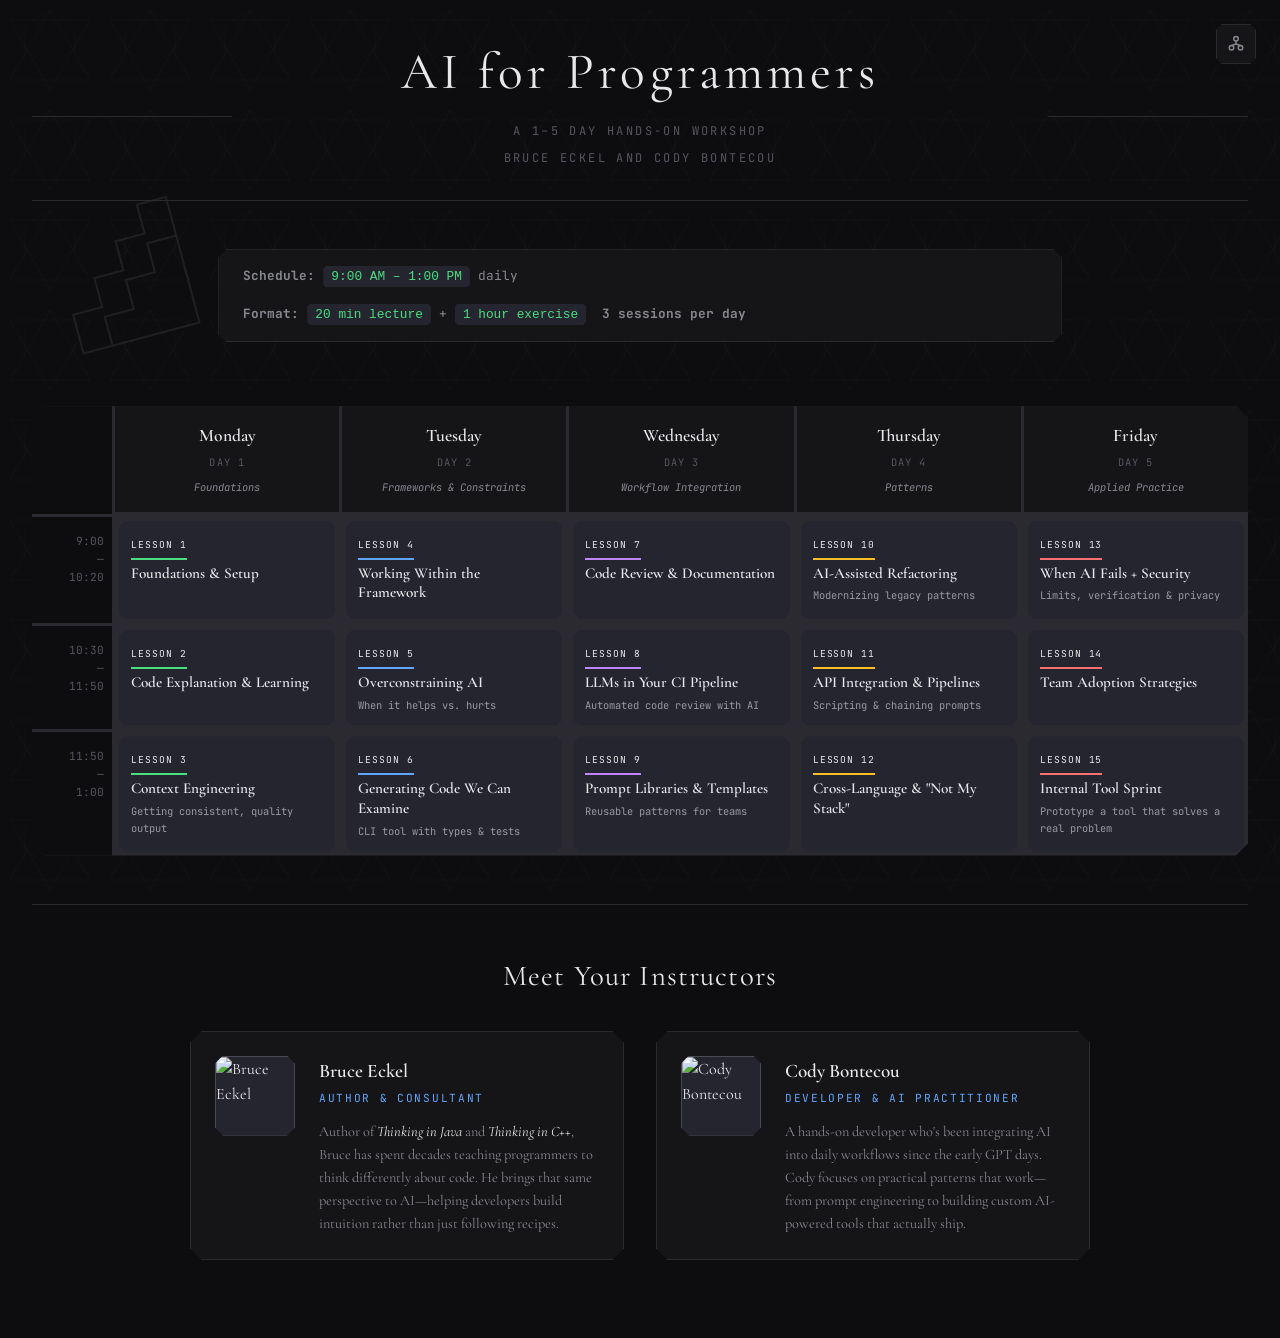
==== public/index.html @ 7f4d5add "Remove Lesson 1 duration text" ====
<!doctype html>
<html lang="en">
  <head>
    <meta charset="UTF-8" />
    <meta name="viewport" content="width=device-width, initial-scale=1.0" />
    <script>
      // Redirect mobile users to the skill tree view (better mobile experience)
      (function () {
        var isMobile =
          /Android|webOS|iPhone|iPad|iPod|BlackBerry|IEMobile|Opera Mini/i.test(
            navigator.userAgent,
          ) || window.innerWidth <= 768;
        if (isMobile && !sessionStorage.getItem("preferCourseView")) {
          window.location.replace("ai-adoption-skill-tree.html");
        }
      })();
    </script>
    <title>AI for Programmers: 5-Day Training Course</title>
    <link rel="icon" type="image/x-icon" href="/public/favicon.ico" />
    <link
      rel="icon"
      type="image/png"
      sizes="16x16"
      href="/public/favicon-16x16.png"
    />
    <link
      rel="icon"
      type="image/png"
      sizes="32x32"
      href="/public/favicon-32x32.png"
    />
    <link
      rel="apple-touch-icon"
      sizes="180x180"
      href="/public/apple-touch-icon.png"
    />
    <link rel="manifest" href="/public/site.webmanifest" />
    <link rel="preconnect" href="https://fonts.googleapis.com" />
    <link rel="preconnect" href="https://fonts.gstatic.com" crossorigin />
    <link
      href="https://fonts.googleapis.com/css2?family=Cormorant+Garamond:wght@400;600;700&family=JetBrains+Mono:wght@400;500&display=swap"
      rel="stylesheet"
    />
    <style>
      :root {
        --bg-deep: #0d0d0f;
        --bg-mid: #151518;
        --line-subtle: #2a2a30;
        --line-bright: #4a4a55;
        --node-locked: #1e1e24;
        --node-available: #252530;
        --node-complete: #1a2a20;

        --day1: #4ade80;
        --day2: #60a5fa;
        --day3: #c084fc;
        --day4: #fbbf24;
        --day5: #f87171;

        --text-primary: #e8e8ec;
        --text-secondary: #888890;
        --text-muted: #555560;
      }

      * {
        box-sizing: border-box;
        margin: 0;
        padding: 0;
      }

      body {
        font-family: "Cormorant Garamond", Georgia, serif;
        background: var(--bg-deep);
        color: var(--text-primary);
        min-height: 100vh;
        line-height: 1.6;
        padding: 2rem;
      }

      /* Escher-inspired tessellation background */
      .escher-bg {
        position: fixed;
        inset: 0;
        z-index: 0;
        opacity: 0.06;
        pointer-events: none;
      }

      .escher-bg svg {
        width: 100%;
        height: 100%;
      }

      /* Impossible staircase decoration */
      .impossible-stairs {
        position: fixed;
        width: 200px;
        height: 200px;
        opacity: 0.08;
        z-index: 0;
      }

      .stairs-left {
        left: 2%;
        top: 20%;
        transform: rotate(-15deg);
      }

      .stairs-right {
        right: 2%;
        bottom: 15%;
        transform: rotate(15deg) scaleX(-1);
      }

      /* Tessellation animation */
      @keyframes tessellate-drift {
        0%,
        100% {
          transform: translate(0, 0) rotate(0deg);
        }
        50% {
          transform: translate(10px, 10px) rotate(1deg);
        }
      }

      .escher-bg {
        animation: tessellate-drift 60s ease-in-out infinite;
      }

      /* Main content wrapper */
      .content-wrapper {
        position: relative;
        z-index: 1;
      }

      .header {
        text-align: center;
        margin-bottom: 3rem;
        padding-bottom: 2rem;
        border-bottom: 1px solid var(--line-subtle);
        position: relative;
      }

      .header::before,
      .header::after {
        content: "";
        position: absolute;
        top: 50%;
        width: 200px;
        height: 1px;
        background: var(--line-subtle);
      }

      .header::before {
        left: 0;
      }
      .header::after {
        right: 0;
      }

      h1 {
        font-size: 3.2rem;
        font-weight: 400;
        letter-spacing: 0.08em;
        margin-bottom: 0.5rem;
        color: var(--text-primary);
      }

      .subtitle {
        font-family: "JetBrains Mono", monospace;
        font-size: 0.75rem;
        letter-spacing: 0.2em;
        text-transform: uppercase;
        color: var(--text-muted);
      }

      .legend {
        display: flex;
        justify-content: center;
        gap: 2rem;
        margin-bottom: 2rem;
        flex-wrap: wrap;
      }

      .legend-item {
        display: flex;
        align-items: center;
        gap: 0.5rem;
        font-family: "JetBrains Mono", monospace;
        font-size: 0.75rem;
        color: var(--text-secondary);
      }

      .legend-color {
        width: 12px;
        height: 12px;
        clip-path: polygon(
          3px 0,
          calc(100% - 3px) 0,
          100% 3px,
          100% calc(100% - 3px),
          calc(100% - 3px) 100%,
          3px 100%,
          0 calc(100% - 3px),
          0 3px
        );
      }

      .calendar {
        display: grid;
        grid-template-columns: 80px repeat(5, 1fr);
        gap: 3px;
        background: var(--line-subtle);
        border-radius: 0;
        overflow: hidden;
        margin-bottom: 3rem;
        clip-path: polygon(
          12px 0,
          calc(100% - 12px) 0,
          100% 12px,
          100% calc(100% - 12px),
          calc(100% - 12px) 100%,
          12px 100%,
          0 calc(100% - 12px),
          0 12px
        );
      }

      .time-slot {
        background: var(--bg-deep);
        padding: 1rem 0.5rem;
        text-align: right;
        font-family: "JetBrains Mono", monospace;
        font-size: 0.7rem;
        color: var(--text-muted);
        font-variant-numeric: tabular-nums;
      }

      .day-header {
        background: var(--bg-mid);
        padding: 1rem;
        text-align: center;
        font-weight: 600;
        border-bottom: 2px solid var(--line-subtle);
        font-size: 1.1rem;
      }

      .day-header .date {
        font-family: "JetBrains Mono", monospace;
        font-size: 0.65rem;
        color: var(--text-muted);
        font-weight: 400;
        margin-top: 0.25rem;
        letter-spacing: 0.1em;
        text-transform: uppercase;
      }

      .day-header .theme {
        font-family: "JetBrains Mono", monospace;
        font-size: 0.65rem;
        color: var(--text-secondary);
        font-weight: 400;
        margin-top: 0.5rem;
        font-style: italic;
      }

      .session {
        padding: 0.75rem;
        margin: 4px;
        font-size: 0.85rem;
        background: var(--node-available);
        transition: all 0.3s ease;
        position: relative;
        clip-path: polygon(
          6px 0,
          calc(100% - 6px) 0,
          100% 6px,
          100% calc(100% - 6px),
          calc(100% - 6px) 100%,
          6px 100%,
          0 calc(100% - 6px),
          0 6px
        );
      }

      .session:hover {
        transform: translate(-2px, -2px);
      }

      .session .lesson-num {
        font-family: "JetBrains Mono", monospace;
        font-size: 0.6rem;
        text-transform: uppercase;
        letter-spacing: 0.1em;
        margin-bottom: 0.25rem;
        padding-bottom: 0.35rem;
        border-bottom: 2px solid var(--accent-color, var(--line-subtle));
        display: inline-block;
      }

      .session .title {
        font-weight: 600;
        margin-bottom: 0.25rem;
        line-height: 1.3;
        font-size: 0.95rem;
      }

      .session .duration {
        font-family: "JetBrains Mono", monospace;
        font-size: 0.65rem;
        opacity: 0.6;
      }

      /* Phase colors - using CSS custom property for the accent bar */
      .phase-1 {
        --accent-color: var(--day1);
      }
      .phase-2 {
        --accent-color: var(--day2);
      }
      .phase-3 {
        --accent-color: var(--day3);
      }
      .phase-4 {
        --accent-color: var(--day4);
      }
      .phase-5 {
        --accent-color: var(--day5);
      }

      .corner {
        background: var(--bg-deep);
      }

      /* Lesson Details */
      .lessons-detail {
        max-width: 1200px;
        margin: 0 auto;
      }

      .phase-section {
        margin-bottom: 3rem;
      }

      .phase-title {
        font-size: 1.5rem;
        font-weight: 400;
        margin-bottom: 1.5rem;
        padding-bottom: 0.5rem;
        border-bottom: 1px solid var(--line-subtle);
        display: flex;
        align-items: center;
        gap: 1rem;
        letter-spacing: 0.02em;
      }

      .phase-badge {
        font-family: "JetBrains Mono", monospace;
        font-size: 0.65rem;
        padding: 0.25rem 0.75rem;
        font-weight: 500;
        text-transform: uppercase;
        letter-spacing: 0.15em;
        clip-path: polygon(
          4px 0,
          calc(100% - 4px) 0,
          100% 4px,
          100% calc(100% - 4px),
          calc(100% - 4px) 100%,
          4px 100%,
          0 calc(100% - 4px),
          0 4px
        );
      }

      .phase-badge.p1 {
        background: var(--day1);
        color: #0d0d0f;
      }
      .phase-badge.p2 {
        background: var(--day2);
        color: #0d0d0f;
      }
      .phase-badge.p3 {
        background: var(--day3);
        color: #0d0d0f;
      }
      .phase-badge.p4 {
        background: var(--day4);
        color: #0d0d0f;
      }
      .phase-badge.p5 {
        background: var(--day5);
        color: #0d0d0f;
      }

      .lesson-card {
        background: var(--bg-mid);
        padding: 1.5rem;
        margin-bottom: 1rem;
        border: 1px solid var(--line-subtle);
        position: relative;
        clip-path: polygon(
          12px 0,
          calc(100% - 12px) 0,
          100% 12px,
          100% calc(100% - 12px),
          calc(100% - 12px) 100%,
          12px 100%,
          0 calc(100% - 12px),
          0 12px
        );
      }

      .lesson-header {
        display: flex;
        justify-content: space-between;
        align-items: flex-start;
        margin-bottom: 1rem;
      }

      .lesson-title {
        font-size: 1.2rem;
        font-weight: 600;
        letter-spacing: 0.02em;
      }

      .lesson-meta {
        font-family: "JetBrains Mono", monospace;
        font-size: 0.7rem;
        color: var(--text-muted);
        text-align: right;
        letter-spacing: 0.05em;
      }

      .lesson-content {
        display: grid;
        grid-template-columns: 1fr 2fr;
        gap: 2rem;
      }

      .lecture-section,
      .exercise-section {
        padding: 1rem;
        background: var(--bg-deep);
        clip-path: polygon(
          8px 0,
          calc(100% - 8px) 0,
          100% 8px,
          100% calc(100% - 8px),
          calc(100% - 8px) 100%,
          8px 100%,
          0 calc(100% - 8px),
          0 8px
        );
      }

      .section-label {
        font-family: "JetBrains Mono", monospace;
        font-size: 0.65rem;
        text-transform: uppercase;
        letter-spacing: 0.15em;
        color: var(--text-muted);
        margin-bottom: 0.75rem;
        display: flex;
        align-items: center;
        gap: 0.5rem;
      }

      .section-label .time {
        background: var(--node-available);
        padding: 0.15rem 0.5rem;
        clip-path: polygon(
          3px 0,
          calc(100% - 3px) 0,
          100% 3px,
          100% calc(100% - 3px),
          calc(100% - 3px) 100%,
          3px 100%,
          0 calc(100% - 3px),
          0 3px
        );
        font-variant-numeric: tabular-nums;
      }

      ul {
        list-style: none;
        padding-left: 0;
      }

      li {
        padding: 0.35rem 0;
        padding-left: 1.25rem;
        position: relative;
        font-size: 0.9rem;
        color: var(--text-secondary);
      }

      li::before {
        content: "↳";
        position: absolute;
        left: 0;
        color: var(--text-muted);
        font-family: "JetBrains Mono", monospace;
      }

      .prompt-box {
        background: var(--node-available);
        border: 1px solid var(--line-subtle);
        padding: 1rem;
        margin-top: 0.75rem;
        font-family: "JetBrains Mono", monospace;
        font-size: 0.8rem;
        color: var(--text-secondary);
        clip-path: polygon(
          8px 0,
          calc(100% - 8px) 0,
          100% 8px,
          100% calc(100% - 8px),
          calc(100% - 8px) 100%,
          8px 100%,
          0 calc(100% - 8px),
          0 8px
        );
      }

      .prompt-label {
        font-size: 0.65rem;
        text-transform: uppercase;
        letter-spacing: 0.1em;
        color: var(--day1);
        margin-bottom: 0.5rem;
      }

      .outcome {
        margin-top: 1rem;
        padding: 0.75rem;
        border-left: 2px solid var(--day1);
        background: rgba(74, 222, 128, 0.05);
        font-size: 0.85rem;
        color: var(--text-secondary);
      }

      .outcome strong {
        color: var(--day1);
      }

      @media (max-width: 1200px) {
        .lesson-content {
          grid-template-columns: 1fr;
        }

        .header::before,
        .header::after {
          width: 60px;
        }

        h1 {
          font-size: 2rem;
        }
      }

      @media (max-width: 768px) {
        .impossible-stairs {
          display: none;
        }

        body {
          padding: 1rem;
        }

        h1 {
          font-size: 1.5rem;
          letter-spacing: 0.04em;
        }

        .header::before,
        .header::after {
          display: none;
        }

        .legend {
          flex-direction: column;
          gap: 0.75rem;
          align-items: flex-start;
        }

        .schedule-note {
          flex-direction: column;
          gap: 0.5rem;
          text-align: left;
          padding: 1rem;
        }

        /* Mobile calendar: stacked card layout */
        .calendar {
          display: flex;
          flex-direction: column;
          gap: 1.5rem;
          background: transparent;
          clip-path: none;
        }

        /* Hide corner cell and time slots on mobile */
        .calendar > .corner,
        .calendar > .time-slot {
          display: none;
        }

        /* Day headers become section dividers */
        .calendar > .day-header {
          background: var(--bg-mid);
          padding: 1rem;
          margin-top: 1rem;
          border-radius: 0;
          clip-path: polygon(
            8px 0,
            calc(100% - 8px) 0,
            100% 8px,
            100% calc(100% - 8px),
            calc(100% - 8px) 100%,
            8px 100%,
            0 calc(100% - 8px),
            0 8px
          );
          text-align: left;
          border-bottom: none;
        }

        .calendar > .day-header:first-of-type {
          margin-top: 0;
        }

        .calendar > .day-header .date,
        .calendar > .day-header .theme {
          display: inline;
          margin: 0;
        }

        .calendar > .day-header .date::after {
          content: " · ";
        }

        /* Sessions stack vertically */
        .calendar > .session {
          margin: 0.5rem 0;
          padding: 1rem;
        }

        /* Reorder grid items to group by day */
        /* Day headers: 2nd, 3rd, 4th, 5th, 6th children */
        .calendar > :nth-child(2) {
          order: 1;
        } /* Day 1 header */
        .calendar > :nth-child(8) {
          order: 2;
        } /* Day 1 session 1 */
        .calendar > :nth-child(14) {
          order: 3;
        } /* Day 1 session 2 */
        .calendar > :nth-child(20) {
          order: 4;
        } /* Day 1 session 3 */

        .calendar > :nth-child(3) {
          order: 5;
        } /* Day 2 header */
        .calendar > :nth-child(9) {
          order: 6;
        } /* Day 2 session 1 */
        .calendar > :nth-child(15) {
          order: 7;
        } /* Day 2 session 2 */
        .calendar > :nth-child(21) {
          order: 8;
        } /* Day 2 session 3 */

        .calendar > :nth-child(4) {
          order: 9;
        } /* Day 3 header */
        .calendar > :nth-child(10) {
          order: 10;
        } /* Day 3 session 1 */
        .calendar > :nth-child(16) {
          order: 11;
        } /* Day 3 session 2 */
        .calendar > :nth-child(22) {
          order: 12;
        } /* Day 3 session 3 */

        .calendar > :nth-child(5) {
          order: 13;
        } /* Day 4 header */
        .calendar > :nth-child(11) {
          order: 14;
        } /* Day 4 session 1 */
        .calendar > :nth-child(17) {
          order: 15;
        } /* Day 4 session 2 */
        .calendar > :nth-child(23) {
          order: 16;
        } /* Day 4 session 3 */

        .calendar > :nth-child(6) {
          order: 17;
        } /* Day 5 header */
        .calendar > :nth-child(12) {
          order: 18;
        } /* Day 5 session 1 */
        .calendar > :nth-child(18) {
          order: 19;
        } /* Day 5 session 2 */
        .calendar > :nth-child(24) {
          order: 20;
        } /* Day 5 session 3 */

        .session .title {
          font-size: 1rem;
        }

        .session .duration {
          font-size: 0.75rem;
          margin-top: 0.25rem;
        }

        /* Lesson cards */
        .lesson-card {
          padding: 1rem;
        }

        .lesson-header {
          flex-direction: column;
          gap: 0.5rem;
        }

        .lesson-meta {
          text-align: left;
        }

        .lesson-title {
          font-size: 1.1rem;
        }

        .phase-title {
          flex-direction: column;
          align-items: flex-start;
          gap: 0.5rem;
          font-size: 1.2rem;
        }

        /* Footer */
        .footer-stats {
          gap: 2rem;
        }

        .stat-value {
          font-size: 2rem;
        }
      }

      /* View Toggle */
      .view-toggle {
        position: fixed;
        top: 1.5rem;
        right: 1.5rem;
        z-index: 1000;
        width: 40px;
        height: 40px;
        display: flex;
        align-items: center;
        justify-content: center;
        background: var(--bg-mid);
        border: 1px solid var(--line-subtle);
        cursor: pointer;
        transition: all 0.3s ease;
        text-decoration: none;
        color: var(--text-secondary);
        clip-path: polygon(
          6px 0,
          calc(100% - 6px) 0,
          100% 6px,
          100% calc(100% - 6px),
          calc(100% - 6px) 100%,
          6px 100%,
          0 calc(100% - 6px),
          0 6px
        );
      }

      .view-toggle:hover {
        background: var(--node-available);
        border-color: var(--line-bright);
        color: var(--text-primary);
      }

      .view-toggle svg {
        width: 18px;
        height: 18px;
      }

      .schedule-note {
        text-align: left;
        color: var(--text-secondary);
        font-family: "JetBrains Mono", monospace;
        font-size: 0.8rem;
        margin-bottom: 2rem;
        padding: 1rem 1.5rem;
        background: var(--bg-mid);
        border: 1px solid var(--line-subtle);
        display: inline-flex;
        gap: 1rem;
        flex-wrap: wrap;
        justify-content: flex-start;
        clip-path: polygon(
          8px 0,
          calc(100% - 8px) 0,
          100% 8px,
          100% calc(100% - 8px),
          calc(100% - 8px) 100%,
          8px 100%,
          0 calc(100% - 8px),
          0 8px
        );
      }

      .schedule-note-wrapper {
        text-align: center;
        margin-bottom: 2rem;
      }

      .schedule-note .full-row {
        flex-basis: 100%;
      }

      .schedule-note code {
        background: var(--node-available);
        padding: 0.2rem 0.5rem;
        color: var(--day1);
        clip-path: polygon(
          3px 0,
          calc(100% - 3px) 0,
          100% 3px,
          100% calc(100% - 3px),
          calc(100% - 3px) 100%,
          3px 100%,
          0 calc(100% - 3px),
          0 3px
        );
      }

      /* Footer */
      .footer {
        text-align: center;
        padding: 3rem 0;
        margin-top: 2rem;
        border-top: 1px solid var(--line-subtle);
      }

      .footer-stats {
        display: flex;
        justify-content: center;
        gap: 5rem;
        margin-bottom: 1.5rem;
      }

      .stat {
        text-align: center;
      }

      .stat-value {
        font-size: 2.5rem;
        font-weight: 600;
        color: var(--text-primary);
      }

      .stat-label {
        font-family: "JetBrains Mono", monospace;
        font-size: 0.75rem;
        letter-spacing: 0.15em;
        text-transform: uppercase;
        color: var(--text-muted);
      }

      .footer-note {
        font-family: "JetBrains Mono", monospace;
        font-size: 0.85rem;
        color: var(--text-muted);
      }

      /* Team Section */
      .team-section {
        max-width: 900px;
        margin: 0 auto;
      }

      .team-title {
        font-size: 1.8rem;
        font-weight: 400;
        letter-spacing: 0.04em;
        margin-bottom: 2rem;
        color: var(--text-primary);
      }

      .team-grid {
        display: grid;
        grid-template-columns: repeat(2, 1fr);
        gap: 2rem;
      }

      .team-card {
        display: flex;
        gap: 1.5rem;
        padding: 1.5rem;
        background: var(--bg-mid);
        border: 1px solid var(--line-subtle);
        text-align: left;
        clip-path: polygon(
          12px 0,
          calc(100% - 12px) 0,
          100% 12px,
          100% calc(100% - 12px),
          calc(100% - 12px) 100%,
          12px 100%,
          0 calc(100% - 12px),
          0 12px
        );
      }

      .team-avatar {
        width: 80px;
        height: 80px;
        flex-shrink: 0;
        object-fit: cover;
        background: var(--node-available);
        border: 1px solid var(--line-bright);
        clip-path: polygon(
          8px 0,
          calc(100% - 8px) 0,
          100% 8px,
          100% calc(100% - 8px),
          calc(100% - 8px) 100%,
          8px 100%,
          0 calc(100% - 8px),
          0 8px
        );
      }

      .team-info {
        flex: 1;
      }

      .team-name {
        font-size: 1.2rem;
        font-weight: 600;
        margin-bottom: 0.25rem;
        color: var(--text-primary);
      }

      .team-role {
        font-family: "JetBrains Mono", monospace;
        font-size: 0.7rem;
        text-transform: uppercase;
        letter-spacing: 0.15em;
        color: var(--day2);
        margin-bottom: 0.75rem;
      }

      .team-bio {
        font-size: 0.9rem;
        line-height: 1.6;
        color: var(--text-secondary);
      }

      .team-bio em {
        color: var(--text-primary);
        font-style: italic;
      }

      @media (max-width: 768px) {
        .team-grid {
          grid-template-columns: 1fr;
          gap: 1.5rem;
        }

        .team-card {
          flex-direction: column;
          align-items: center;
          text-align: center;
        }

        .team-title {
          font-size: 1.4rem;
        }
      }
    </style>
  </head>
  <body>
    <!-- Escher tessellation background -->
    <div class="escher-bg">
      <svg width="100%" height="100%" xmlns="http://www.w3.org/2000/svg">
        <defs>
          <pattern
            id="escher-pattern"
            x="0"
            y="0"
            width="100"
            height="100"
            patternUnits="userSpaceOnUse"
          >
            <!-- Interlocking impossible triangles -->
            <path
              d="M50 10 L90 80 L10 80 Z"
              fill="none"
              stroke="currentColor"
              stroke-width="0.5"
            />
            <path
              d="M50 90 L10 20 L90 20 Z"
              fill="none"
              stroke="currentColor"
              stroke-width="0.5"
            />
            <!-- Hexagonal tessellation hints -->
            <path
              d="M25 25 L50 10 L75 25 L75 50 L50 65 L25 50 Z"
              fill="none"
              stroke="currentColor"
              stroke-width="0.3"
            />
            <path
              d="M0 50 L25 35 L25 65 L0 80"
              fill="none"
              stroke="currentColor"
              stroke-width="0.3"
            />
            <path
              d="M100 50 L75 35 L75 65 L100 80"
              fill="none"
              stroke="currentColor"
              stroke-width="0.3"
            />
          </pattern>
        </defs>
        <rect width="100%" height="100%" fill="url(#escher-pattern)" />
      </svg>
    </div>

    <!-- Impossible stairs decorations -->
    <div class="impossible-stairs stairs-left">
      <svg
        viewBox="0 0 100 100"
        fill="none"
        stroke="currentColor"
        stroke-width="1"
      >
        <path
          d="M20 80 L20 60 L35 60 L35 45 L50 45 L50 30 L65 30 L65 15 L80 15 L80 35 L65 35 L65 50 L50 50 L50 65 L35 65 L35 80 Z"
        />
        <path d="M20 80 L80 80 L80 35" />
        <path d="M35 80 L35 65 L50 65 L50 50 L65 50 L65 35 L80 35" />
      </svg>
    </div>

    <div class="impossible-stairs stairs-right">
      <svg
        viewBox="0 0 100 100"
        fill="none"
        stroke="currentColor"
        stroke-width="1"
      >
        <path
          d="M20 80 L20 60 L35 60 L35 45 L50 45 L50 30 L65 30 L65 15 L80 15 L80 35 L65 35 L65 50 L50 50 L50 65 L35 65 L35 80 Z"
        />
        <path d="M20 80 L80 80 L80 35" />
        <path d="M35 80 L35 65 L50 65 L50 50 L65 50 L65 35 L80 35" />
      </svg>
    </div>

    <!-- View Toggle Button -->
    <a
      href="ai-adoption-skill-tree.html"
      class="view-toggle"
      id="viewToggle"
      title="Skill Tree View"
    >
      <svg
        viewBox="0 0 24 24"
        fill="none"
        stroke="currentColor"
        stroke-width="2"
      >
        <circle cx="12" cy="5" r="3" />
        <line x1="12" y1="8" x2="12" y2="12" />
        <circle cx="6" cy="17" r="3" />
        <circle cx="18" cy="17" r="3" />
        <line x1="12" y1="12" x2="6" y2="14" />
        <line x1="12" y1="12" x2="18" y2="14" />
      </svg>
    </a>

    <div class="content-wrapper">
      <div class="header">
        <h1>AI for Programmers</h1>
        <p class="subtitle">A 1–5 Day Hands-On Workshop</p>
        <p class="subtitle" style="margin-top: 0.5rem">
          Bruce Eckel and Cody Bontecou
        </p>
      </div>

      <div class="schedule-note-wrapper">
        <div class="schedule-note">
          <span class="full-row"
            ><strong>Schedule:</strong>
            <code>9:00 AM – 1:00 PM</code> daily</span
          >
          <span
            ><strong>Format:</strong> <code>20 min lecture</code> +
            <code>1 hour exercise</code></span
          >
          <span><strong>3 sessions per day</strong></span>
        </div>
      </div>

      <!-- CALENDAR VIEW -->
      <div class="calendar">
        <!-- Header Row -->
        <div class="corner"></div>
        <div class="day-header">
          Monday
          <div class="date">Day 1</div>
          <div class="theme">Foundations</div>
        </div>
        <div class="day-header">
          Tuesday
          <div class="date">Day 2</div>
          <div class="theme">Frameworks & Constraints</div>
        </div>
        <div class="day-header">
          Wednesday
          <div class="date">Day 3</div>
          <div class="theme">Workflow Integration</div>
        </div>
        <div class="day-header">
          Thursday
          <div class="date">Day 4</div>
          <div class="theme">Patterns</div>
        </div>
        <div class="day-header">
          Friday
          <div class="date">Day 5</div>
          <div class="theme">Applied Practice</div>
        </div>

        <!-- 9:00 - 10:20 -->
        <div class="time-slot">9:00<br />—<br />10:20</div>
        <div class="session phase-1">
          <div class="lesson-num">Lesson 1</div>
          <div class="title">Foundations & Setup</div>
          <div class="duration"></div>
        </div>
        <div class="session phase-2">
          <div class="lesson-num">Lesson 4</div>
          <div class="title">Working Within the Framework</div>
          <div class="duration"></div>
        </div>
        <div class="session phase-3">
          <div class="lesson-num">Lesson 7</div>
          <div class="title">Code Review & Documentation</div>
          <div class="duration"></div>
        </div>
        <div class="session phase-4">
          <div class="lesson-num">Lesson 10</div>
          <div class="title">AI-Assisted Refactoring</div>
          <div class="duration">Modernizing legacy patterns</div>
        </div>
        <div class="session phase-5">
          <div class="lesson-num">Lesson 13</div>
          <div class="title">When AI Fails + Security</div>
          <div class="duration">Limits, verification & privacy</div>
        </div>

        <!-- 10:30 - 11:50 -->
        <div class="time-slot">10:30<br />—<br />11:50</div>
        <div class="session phase-1">
          <div class="lesson-num">Lesson 2</div>
          <div class="title">Code Explanation & Learning</div>
          <div class="duration"></div>
        </div>
        <div class="session phase-2">
          <div class="lesson-num">Lesson 5</div>
          <div class="title">Overconstraining AI</div>
          <div class="duration">When it helps vs. hurts</div>
        </div>
        <div class="session phase-3">
          <div class="lesson-num">Lesson 8</div>
          <div class="title">LLMs in Your CI Pipeline</div>
          <div class="duration">Automated code review with AI</div>
        </div>
        <div class="session phase-4">
          <div class="lesson-num">Lesson 11</div>
          <div class="title">API Integration & Pipelines</div>
          <div class="duration">Scripting & chaining prompts</div>
        </div>
        <div class="session phase-5">
          <div class="lesson-num">Lesson 14</div>
          <div class="title">Team Adoption Strategies</div>
          <div class="duration"></div>
        </div>

        <!-- 12:00 - 1:00 (condensed session) -->
        <div class="time-slot">11:50<br />—<br />1:00</div>
        <div class="session phase-1">
          <div class="lesson-num">Lesson 3</div>
          <div class="title">Context Engineering</div>
          <div class="duration">Getting consistent, quality output</div>
        </div>
        <div class="session phase-2">
          <div class="lesson-num">Lesson 6</div>
          <div class="title">Generating Code We Can Examine</div>
          <div class="duration">CLI tool with types & tests</div>
        </div>
        <div class="session phase-3">
          <div class="lesson-num">Lesson 9</div>
          <div class="title">Prompt Libraries & Templates</div>
          <div class="duration">Reusable patterns for teams</div>
        </div>
        <div class="session phase-4">
          <div class="lesson-num">Lesson 12</div>
          <div class="title">Cross-Language & "Not My Stack"</div>
          <div class="duration"></div>
        </div>
        <div class="session phase-5">
          <div class="lesson-num">Lesson 15</div>
          <div class="title">Internal Tool Sprint</div>
          <div class="duration">
            Prototype a tool that solves a real problem
          </div>
        </div>
      </div>

      <!-- DETAILED LESSON BREAKDOWN -->
      <div class="lessons-detail" style="display: none">
        <!-- DAY 1 -->
        <div class="phase-section">
          <h2 class="phase-title">
            <span class="phase-badge p1">Day 1</span>
            Foundations — Building Trust Through Immediate Value
          </h2>

          <div class="lesson-card">
            <div class="lesson-header">
              <div>
                <div class="lesson-title">Lesson 1: Foundations & Setup</div>
              </div>
              <div class="lesson-meta">Day 1 • 9:00 AM<br />1hr 20min</div>
            </div>
            <div class="lesson-content">
              <div class="lecture-section">
                <div class="section-label">
                  <span class="time">20 min</span> Lecture
                </div>
                <ul>
                  <li>
                    Why regex, git, and error messages are perfect entry points
                  </li>
                  <li>The psychology of "low stakes" AI interactions</li>
                  <li>
                    Tool landscape: ChatGPT vs Claude vs Copilot vs local models
                  </li>
                  <li>
                    Understanding output variance — AI is probabilistic, not
                    deterministic
                  </li>
                  <li>
                    Live demo: Same prompt, different outputs across tools
                  </li>
                </ul>
              </div>
              <div class="exercise-section">
                <div class="section-label">
                  <span class="time">60 min</span> Exercise (includes breaks)
                </div>
                <ul>
                  <li>
                    <strong>Setup:</strong> Everyone creates accounts on 2+ AI
                    tools
                  </li>
                  <li>
                    <strong>Task 1:</strong> Generate 5 regex patterns you've
                    struggled with before
                  </li>
                  <li>
                    <strong>Task 2:</strong> Use AI to explain a cryptic git
                    reflog situation
                  </li>
                  <li>
                    <strong>Task 3:</strong> Feed it your worst error message
                    from the past month
                  </li>
                  <li>
                    <strong>Task 4:</strong> Run same prompt on different tools
                    — compare results
                  </li>
                  <li>
                    <strong>Discussion:</strong> Share your best output with the
                    group
                  </li>
                </ul>
                <div class="prompt-box">
                  <div class="prompt-label">Starter Prompt</div>
                  "Write a regex that matches [your specific case]. Explain each
                  part of the pattern and give me 5 test cases that should match
                  and 5 that shouldn't."
                </div>
                <div class="outcome">
                  <strong>Outcome:</strong> 4+ concrete wins to use tomorrow +
                  understanding of tool differences
                </div>
              </div>
            </div>
          </div>

          <div class="lesson-card">
            <div class="lesson-header">
              <div>
                <div class="lesson-title">
                  Lesson 2: Code Explanation & Learning
                </div>
              </div>
              <div class="lesson-meta">Day 1 • 10:30 AM<br />1hr 20min</div>
            </div>
            <div class="lesson-content">
              <div class="lecture-section">
                <div class="section-label">
                  <span class="time">20 min</span> Lecture
                </div>
                <ul>
                  <li>
                    The safest AI use case: asking questions costs nothing
                  </li>
                  <li>"What does this do?" — the zero-risk starting point</li>
                  <li>
                    Reading unfamiliar languages, frameworks, and patterns
                  </li>
                  <li>Demo: Explaining a gnarly piece of code in 60 seconds</li>
                </ul>
              </div>
              <div class="exercise-section">
                <div class="section-label">
                  <span class="time">60 min</span> Exercise (includes breaks)
                </div>
                <ul>
                  <li>
                    <strong>Task 1:</strong> Find code you've never understood —
                    get it explained
                  </li>
                  <li>
                    <strong>Task 2:</strong> Paste code in a language you don't
                    know — learn what it does
                  </li>
                  <li>
                    <strong>Task 3:</strong> Ask "why was it written this way?"
                    on a confusing pattern
                  </li>
                  <li>
                    <strong>Task 4:</strong> Get a line-by-line breakdown of a
                    complex function
                  </li>
                </ul>
                <div class="prompt-box">
                  <div class="prompt-label">Starter Prompt</div>
                  "Explain this code like I'm a developer who's never seen this
                  language/framework before. What does it do, and why might
                  someone write it this way?"
                </div>
                <div class="outcome">
                  <strong>Outcome:</strong> Confidence to explore any codebase
                  without fear
                </div>
              </div>
            </div>
          </div>

          <div class="lesson-card">
            <div class="lesson-header">
              <div>
                <div class="lesson-title">Lesson 3: Context Engineering</div>
              </div>
              <div class="lesson-meta">Day 1 • 11:50 AM<br />1hr 10min</div>
            </div>
            <div class="lesson-content">
              <div class="lecture-section">
                <div class="section-label">
                  <span class="time">20 min</span> Lecture
                </div>
                <ul>
                  <li>Why prompt quality determines output quality</li>
                  <li>Core patterns: role, context, task, format, examples</li>
                  <li>Iteration strategies: refining prompts systematically</li>
                  <li>The "prompt library" concept</li>
                </ul>
              </div>
              <div class="exercise-section">
                <div class="section-label">
                  <span class="time">50 min</span> Exercise (includes breaks)
                </div>
                <ul>
                  <li>
                    <strong>Task 1:</strong> Transform a vague prompt into a
                    precise one
                  </li>
                  <li>
                    <strong>Task 2:</strong> Use few-shot examples to control
                    output format
                  </li>
                  <li>
                    <strong>Task 3:</strong> Create a reusable prompt template
                  </li>
                  <li>
                    <strong>Group work:</strong> Build a shared prompt library
                    for common tasks
                  </li>
                </ul>
                <div class="prompt-box">
                  <div class="prompt-label">Template Pattern</div>
                  "You are a [role]. Given [context], your task is to [specific
                  action]. Output should be [format]. Here's an example:
                  [example]."
                </div>
                <div class="outcome">
                  <strong>Outcome:</strong> Personal prompt library with 10+
                  reusable templates
                </div>
              </div>
            </div>
          </div>
        </div>

        <!-- DAY 2 -->
        <div class="phase-section">
          <h2 class="phase-title">
            <span class="phase-badge p2">Day 2</span>
            Frameworks & Constraints — When Structure Helps (and Hurts)
          </h2>

          <div class="lesson-card">
            <div class="lesson-header">
              <div>
                <div class="lesson-title">
                  Lesson 4: Working Within the Framework
                </div>
              </div>
              <div class="lesson-meta">Day 2 • 9:00 AM<br />1hr 20min</div>
            </div>
            <div class="lesson-content">
              <div class="lecture-section">
                <div class="section-label">
                  <span class="time">20 min</span> Lecture
                </div>
                <ul>
                  <li>Why frameworks are AI's comfort zone</li>
                  <li>
                    Game engines (Godot, Unity, Unreal) as structured
                    environments
                  </li>
                  <li>
                    How AI leverages patterns, conventions, and documentation
                  </li>
                  <li>Demo: Building a game mechanic in Godot with AI</li>
                </ul>
              </div>
              <div class="exercise-section">
                <div class="section-label">
                  <span class="time">60 min</span> Exercise (includes breaks)
                </div>
                <ul>
                  <li>
                    <strong>Task 1:</strong> Generate a player controller script
                    in Godot/Unity
                  </li>
                  <li>
                    <strong>Task 2:</strong> Ask AI to implement a game mechanic
                    (inventory, combat, etc.)
                  </li>
                  <li>
                    <strong>Task 3:</strong> Debug framework-specific errors
                    with AI assistance
                  </li>
                  <li>
                    <strong>Task 4:</strong> Compare output quality when you
                    specify the framework vs. generic request
                  </li>
                </ul>
                <div class="prompt-box">
                  <div class="prompt-label">Framework-Aware Prompt</div>
                  "In Godot 4 using GDScript, create a 2D player controller
                  with: WASD movement, jump with coyote time, and animation
                  state machine. Use CharacterBody2D."
                </div>
                <div class="outcome">
                  <strong>Outcome:</strong> Understanding that framework context
                  dramatically improves AI output
                </div>
              </div>
            </div>
          </div>

          <div class="lesson-card">
            <div class="lesson-header">
              <div>
                <div class="lesson-title">
                  Lesson 5: Overconstraining AI — Overconstraining AI
                </div>
              </div>
              <div class="lesson-meta">Day 2 • 10:30 AM<br />1hr 20min</div>
            </div>
            <div class="lesson-content">
              <div class="lecture-section">
                <div class="section-label">
                  <span class="time">20 min</span> Lecture
                </div>
                <ul>
                  <li>
                    The constraint spectrum: too little vs. too much guidance
                  </li>
                  <li>Case study: React/Vue website vs. vanilla HTML/CSS/JS</li>
                  <li>
                    When frameworks help AI (patterns, conventions, examples)
                  </li>
                  <li>
                    When frameworks hurt AI (outdated training, niche APIs,
                    version conflicts)
                  </li>
                </ul>
              </div>
              <div class="exercise-section">
                <div class="section-label">
                  <span class="time">60 min</span> Exercise (includes breaks)
                </div>
                <ul>
                  <li>
                    <strong>Task 1:</strong> Build the same component in React
                    AND vanilla JS — compare results
                  </li>
                  <li>
                    <strong>Task 2:</strong> Intentionally overconstrain:
                    specify framework + version + obscure library
                  </li>
                  <li>
                    <strong>Task 3:</strong> Intentionally underconstrain:
                    "build me a website" with no guidance
                  </li>
                  <li>
                    <strong>Discussion:</strong> When did constraints help? When
                    did they create problems?
                  </li>
                </ul>
                <div class="prompt-box">
                  <div class="prompt-label">Experiment Prompts</div>
                  <strong>Overconstrained:</strong> "Using React 18.3 with
                  Zustand 4.5, React Query 5, and Radix UI, build a..."<br /><br />
                  <strong>Underconstrained:</strong> "Build me a todo app"<br /><br />
                  <strong>Balanced:</strong> "Build a todo app in React with
                  state management. I'm flexible on libraries."
                </div>
                <div class="outcome">
                  <strong>Outcome:</strong> Intuition for when to specify
                  frameworks vs. let AI choose
                </div>
              </div>
            </div>
          </div>

          <div class="lesson-card">
            <div class="lesson-header">
              <div>
                <div class="lesson-title">
                  Lesson 6: Generating Code We Can Examine
                </div>
              </div>
              <div class="lesson-meta">Day 2 • 11:50 AM<br />1hr 10min</div>
            </div>
            <div class="lesson-content">
              <div class="lecture-section">
                <div class="section-label">
                  <span class="time">20 min</span> Lecture
                </div>
                <ul>
                  <li>
                    The "trust but verify" mindset — you MUST read the code
                  </li>
                  <li>Why type annotations matter for AI-generated code</li>
                  <li>Testing as a verification mechanism</li>
                  <li>
                    Demo: CLI tool with full type hints, tests, and
                    documentation
                  </li>
                </ul>
              </div>
              <div class="exercise-section">
                <div class="section-label">
                  <span class="time">50 min</span> Exercise (includes breaks)
                </div>
                <ul>
                  <li>
                    <strong>Project:</strong> Build a CLI tool from scratch with
                    AI
                  </li>
                  <li>
                    <strong>Requirements:</strong> argparse/click, type
                    annotations, pytest tests, docstrings
                  </li>
                  <li>
                    <strong>Task 1:</strong> Generate the initial structure
                  </li>
                  <li>
                    <strong>Task 2:</strong> Read every line — find at least 2
                    things you'd change
                  </li>
                  <li>
                    <strong>Task 3:</strong> Run the tests — do they actually
                    test the right things?
                  </li>
                  <li>
                    <strong>Task 4:</strong> Refactor one function based on your
                    review
                  </li>
                </ul>
                <div class="prompt-box">
                  <div class="prompt-label">Project Prompt</div>
                  "Create a CLI tool that [your choice: converts files, fetches
                  data, generates reports, etc.]. Include: click for CLI, full
                  type annotations, pytest tests with >80% coverage, and
                  Google-style docstrings. Structure as a proper package with
                  pyproject.toml."
                </div>
                <div class="outcome">
                  <strong>Outcome:</strong> Habit of examining AI code
                  critically + a working CLI tool to take home
                </div>
              </div>
            </div>
          </div>
        </div>

        <!-- DAY 3 -->
        <div class="phase-section">
          <h2 class="phase-title">
            <span class="phase-badge p3">Day 3</span>
            Workflow Integration — Making AI Invisible
          </h2>

          <div class="lesson-card">
            <div class="lesson-header">
              <div>
                <div class="lesson-title">
                  Lesson 7: Code Review & Documentation
                </div>
              </div>
              <div class="lesson-meta">Day 3 • 9:00 AM<br />1hr 20min</div>
            </div>
            <div class="lesson-content">
              <div class="lecture-section">
                <div class="section-label">
                  <span class="time">20 min</span> Lecture
                </div>
                <ul>
                  <li>
                    Pre-PR self-review: catching issues before teammates do
                  </li>
                  <li>Security vulnerability patterns AI can spot</li>
                  <li>Documentation debt: the silent productivity killer</li>
                  <li>Demo: Review + document a module in 10 minutes</li>
                </ul>
              </div>
              <div class="exercise-section">
                <div class="section-label">
                  <span class="time">60 min</span> Exercise (includes breaks)
                </div>
                <ul>
                  <li>
                    <strong>Task 1:</strong> Review your own recent PR with AI
                  </li>
                  <li>
                    <strong>Task 2:</strong> Scan code for security issues
                  </li>
                  <li>
                    <strong>Task 3:</strong> Generate README for an existing
                    project
                  </li>
                  <li>
                    <strong>Task 4:</strong> Add docstrings to undocumented
                    functions
                  </li>
                </ul>
                <div class="outcome">
                  <strong>Outcome:</strong> Pre-PR checklist that catches 90% of
                  review comments
                </div>
              </div>
            </div>
          </div>

          <div class="lesson-card">
            <div class="lesson-header">
              <div>
                <div class="lesson-title">
                  Lesson 8: LLMs in Your CI Pipeline
                </div>
              </div>
              <div class="lesson-meta">Day 3 • 10:30 AM<br />1hr 20min</div>
            </div>
            <div class="lesson-content">
              <div class="lecture-section">
                <div class="section-label">
                  <span class="time">20 min</span> Lecture
                </div>
                <ul>
                  <li>
                    Why automated code review matters: catching issues before
                    humans review
                  </li>
                  <li>
                    Architecture: GitHub Actions, GitLab CI, or webhooks + LLM
                    APIs
                  </li>
                  <li>
                    What LLMs can catch: security issues, style violations,
                    logic errors, missing tests
                  </li>
                  <li>
                    Demo: A GitHub Action that reviews PRs with Claude/GPT
                  </li>
                </ul>
              </div>
              <div class="exercise-section">
                <div class="section-label">
                  <span class="time">60 min</span> Exercise (includes breaks)
                </div>
                <ul>
                  <li>
                    <strong>Task 1:</strong> Set up a GitHub Action that calls
                    an LLM API on PR diffs
                  </li>
                  <li>
                    <strong>Task 2:</strong> Craft a system prompt optimized for
                    code review (security, style, bugs)
                  </li>
                  <li>
                    <strong>Task 3:</strong> Handle context limits: chunking
                    large PRs, summarizing files
                  </li>
                  <li>
                    <strong>Task 4:</strong> Post review comments back to the PR
                    automatically
                  </li>
                </ul>
                <div class="prompt-box">
                  <div class="prompt-label">CI Review Prompt Template</div>
                  "You are a senior code reviewer. Analyze this diff for: 1)
                  Security vulnerabilities, 2) Logic errors, 3) Performance
                  issues, 4) Missing error handling. Be specific with line
                  numbers. Only flag real issues—no nitpicks."
                </div>
                <div class="outcome">
                  <strong>Outcome:</strong> A working CI pipeline that reviews
                  every PR with AI before human review
                </div>
              </div>
            </div>
          </div>

          <div class="lesson-card">
            <div class="lesson-header">
              <div>
                <div class="lesson-title">
                  Lesson 9: Prompt Libraries & Templates
                </div>
              </div>
              <div class="lesson-meta">Day 3 • 11:50 AM<br />1hr 10min</div>
            </div>
            <div class="lesson-content">
              <div class="lecture-section">
                <div class="section-label">
                  <span class="time">20 min</span> Lecture
                </div>
                <ul>
                  <li>Why reusable prompts beat one-off queries</li>
                  <li>
                    Anatomy of a prompt template: variables, constraints,
                    examples
                  </li>
                  <li>
                    Organizing prompts by task type (review, generate, refactor,
                    explain)
                  </li>
                  <li>Demo: Building a team prompt library from scratch</li>
                </ul>
              </div>
              <div class="exercise-section">
                <div class="section-label">
                  <span class="time">50 min</span> Exercise (includes breaks)
                </div>
                <ul>
                  <li>
                    <strong>Task 1:</strong> Convert 3 ad-hoc prompts you've
                    used into reusable templates
                  </li>
                  <li>
                    <strong>Task 2:</strong> Create a prompt template for your
                    most common task
                  </li>
                  <li>
                    <strong>Task 3:</strong> Build a "starter kit" of 5
                    templates for your team
                  </li>
                  <li>
                    <strong>Share:</strong> Exchange templates with another
                    participant
                  </li>
                </ul>
                <div class="outcome">
                  <strong>Outcome:</strong> A personal prompt library you can
                  share with your team
                </div>
              </div>
            </div>
          </div>
        </div>

        <!-- DAY 4 -->
        <div class="phase-section">
          <h2 class="phase-title">
            <span class="phase-badge p4">Day 4</span>
            Patterns — Power User Techniques
          </h2>

          <div class="lesson-card">
            <div class="lesson-header">
              <div>
                <div class="lesson-title">
                  Lesson 10: AI-Assisted Refactoring
                </div>
              </div>
              <div class="lesson-meta">Day 4 • 9:00 AM<br />1hr 20min</div>
            </div>
            <div class="lesson-content">
              <div class="lecture-section">
                <div class="section-label">
                  <span class="time">20 min</span> Lecture
                </div>
                <ul>
                  <li>Refactoring patterns AI handles well</li>
                  <li>Modernizing legacy code safely</li>
                  <li>Extracting functions, classes, modules</li>
                  <li>Demo: Refactor a 500-line function</li>
                </ul>
              </div>
              <div class="exercise-section">
                <div class="section-label">
                  <span class="time">60 min</span> Exercise (includes breaks)
                </div>
                <ul>
                  <li>
                    <strong>Task 1:</strong> Convert callback hell to
                    async/await
                  </li>
                  <li>
                    <strong>Task 2:</strong> Extract a god class into smaller
                    components
                  </li>
                  <li>
                    <strong>Task 3:</strong> Modernize old API usage patterns
                  </li>
                  <li>
                    <strong>Task 4:</strong> Add types to untyped JavaScript
                  </li>
                </ul>
                <div class="outcome">
                  <strong>Outcome:</strong> Refactoring playbook for common
                  legacy patterns
                </div>
              </div>
            </div>
          </div>

          <div class="lesson-card">
            <div class="lesson-header">
              <div>
                <div class="lesson-title">
                  Lesson 11: API Integration & Pipelines
                </div>
              </div>
              <div class="lesson-meta">Day 4 • 10:30 AM<br />1hr 10min</div>
            </div>
            <div class="lesson-content">
              <div class="lecture-section">
                <div class="section-label">
                  <span class="time">20 min</span> Lecture
                </div>
                <ul>
                  <li>
                    Using AI APIs programmatically (OpenAI, Anthropic, etc.)
                  </li>
                  <li>Chaining prompts for complex tasks</li>
                  <li>Building AI-powered scripts and tools</li>
                  <li>Demo: Build a custom AI-powered CLI tool</li>
                </ul>
              </div>
              <div class="exercise-section">
                <div class="section-label">
                  <span class="time">50 min</span> Exercise (includes breaks)
                </div>
                <ul>
                  <li>
                    <strong>Task 1:</strong> Write a script that calls an AI API
                  </li>
                  <li>
                    <strong>Task 2:</strong> Build a git hook that uses AI
                  </li>
                  <li>
                    <strong>Task 3:</strong> Chain 3+ prompts to solve a complex
                    problem
                  </li>
                  <li>
                    <strong>Challenge:</strong> Create a self-improving prompt
                    chain
                  </li>
                </ul>
                <div class="outcome">
                  <strong>Outcome:</strong> A custom AI-powered tool you'll
                  actually use
                </div>
              </div>
            </div>
          </div>

          <div class="lesson-card">
            <div class="lesson-header">
              <div>
                <div class="lesson-title">
                  Lesson 12: Cross-Language & "Not My Stack"
                </div>
              </div>
              <div class="lesson-meta">Day 4 • 11:20 AM<br />1hr 20min</div>
            </div>
            <div class="lesson-content">
              <div class="lecture-section">
                <div class="section-label">
                  <span class="time">20 min</span> Lecture
                </div>
                <ul>
                  <li>When and why to translate code between languages</li>
                  <li>Preserving idioms vs. literal translation</li>
                  <li>Frontend for backend devs, backend for frontend devs</li>
                  <li>Demo: Python → Rust with proper error handling</li>
                </ul>
              </div>
              <div class="exercise-section">
                <div class="section-label">
                  <span class="time">60 min</span> Exercise (includes breaks)
                </div>
                <ul>
                  <li>
                    <strong>Task 1:</strong> Port a script to a new language
                  </li>
                  <li>
                    <strong>Task 2:</strong> Build something in your weak area
                  </li>
                  <li>
                    <strong>Task 3:</strong> Fix a CSS layout (backend devs) /
                    write SQL (frontend devs)
                  </li>
                  <li>
                    <strong>Pair work:</strong> Each person tackles the other's
                    specialty
                  </li>
                </ul>
                <div class="outcome">
                  <strong>Outcome:</strong> Reduced fear of "not my area" tasks
                </div>
              </div>
            </div>
          </div>
        </div>

        <!-- DAY 5 -->
        <div class="phase-section">
          <h2 class="phase-title">
            <span class="phase-badge p5">Day 5</span>
            Applied Practice — Making It Stick
          </h2>

          <div class="lesson-card">
            <div class="lesson-header">
              <div>
                <div class="lesson-title">
                  Lesson 13: When AI Fails + Security
                </div>
              </div>
              <div class="lesson-meta">Day 5 • 9:00 AM<br />1hr 20min</div>
            </div>
            <div class="lesson-content">
              <div class="lecture-section">
                <div class="section-label">
                  <span class="time">20 min</span> Lecture
                </div>
                <ul>
                  <li>Recognizing AI limitations and hallucinations</li>
                  <li>Tasks AI consistently struggles with</li>
                  <li>What goes to the AI (and what stays local)</li>
                  <li>Company policies, compliance, and sanitization</li>
                </ul>
              </div>
              <div class="exercise-section">
                <div class="section-label">
                  <span class="time">60 min</span> Exercise (includes breaks)
                </div>
                <ul>
                  <li>
                    <strong>Task 1:</strong> Intentionally break AI with hard
                    problems
                  </li>
                  <li>
                    <strong>Task 2:</strong> Spot hallucinations in generated
                    code
                  </li>
                  <li>
                    <strong>Task 3:</strong> Audit what you've shared with AI
                    this week
                  </li>
                  <li>
                    <strong>Group work:</strong> Draft team AI usage guidelines
                  </li>
                </ul>
                <div class="outcome">
                  <strong>Outcome:</strong> Healthy skepticism + clear policy
                  for safe AI usage
                </div>
              </div>
            </div>
          </div>

          <div class="lesson-card">
            <div class="lesson-header">
              <div>
                <div class="lesson-title">
                  Lesson 14: Team Adoption Strategies
                </div>
              </div>
              <div class="lesson-meta">Day 5 • 10:30 AM<br />1hr 20min</div>
            </div>
            <div class="lesson-content">
              <div class="lecture-section">
                <div class="section-label">
                  <span class="time">20 min</span> Lecture
                </div>
                <ul>
                  <li>Rolling out AI to skeptical teammates</li>
                  <li>Measuring productivity impact</li>
                  <li>Handling resistance and concerns</li>
                  <li>Building an AI champions program</li>
                </ul>
              </div>
              <div class="exercise-section">
                <div class="section-label">
                  <span class="time">60 min</span> Exercise (includes breaks)
                </div>
                <ul>
                  <li>
                    <strong>Task 1:</strong> Create a 5-minute demo for
                    skeptical colleagues
                  </li>
                  <li>
                    <strong>Task 2:</strong> Draft a team adoption proposal
                  </li>
                  <li>
                    <strong>Task 3:</strong> Design metrics to track AI impact
                  </li>
                  <li>
                    <strong>Role-play:</strong> Practice handling objections
                  </li>
                </ul>
                <div class="outcome">
                  <strong>Outcome:</strong> Adoption toolkit to bring back to
                  your team
                </div>
              </div>
            </div>
          </div>

          <div class="lesson-card">
            <div class="lesson-header">
              <div>
                <div class="lesson-title">Lesson 15: Internal Tool Sprint</div>
              </div>
              <div class="lesson-meta">Day 5 • 11:50 AM<br />1hr 10min</div>
            </div>
            <div class="lesson-content">
              <div class="lecture-section">
                <div class="section-label">
                  <span class="time">10 min</span> Kickoff
                </div>
                <ul>
                  <li>Identify a real pain point from your daily work</li>
                  <li>Scope it to something buildable in 45 minutes</li>
                  <li>Review: CLI tools, scripts, automation, workflows</li>
                  <li>Demo: Rapid prototyping with AI assistance</li>
                </ul>
              </div>
              <div class="exercise-section">
                <div class="section-label">
                  <span class="time">60 min</span> Build + Demo
                </div>
                <ul>
                  <li>
                    <strong>Sprint:</strong> Build a tool that solves your real
                    problem
                  </li>
                  <li>
                    <strong>Examples:</strong> Log parser, deployment script,
                    code generator, data transformer
                  </li>
                  <li>
                    <strong>Use everything:</strong> Context engineering,
                    templates, API integration
                  </li>
                  <li>
                    <strong>Demo:</strong> 2-minute walkthrough of what you
                    built
                  </li>
                </ul>
                <div class="outcome">
                  <strong>Outcome:</strong> A working tool you'll use Monday
                  morning
                </div>
              </div>
            </div>
          </div>
        </div>
      </div>

      <footer class="footer">
        <div class="team-section">
          <h2 class="team-title">Meet Your Instructors</h2>
          <div class="team-grid">
            <div class="team-card">
              <img
                class="team-avatar"
                src="https://www.mindviewllc.com/publicity/BruceEckel.jpg"
                alt="Bruce Eckel"
              />
              <div class="team-info">
                <h3 class="team-name">Bruce Eckel</h3>
                <p class="team-role">Author & Consultant</p>
                <p class="team-bio">
                  Author of <em>Thinking in Java</em> and
                  <em>Thinking in C++</em>, Bruce has spent decades teaching
                  programmers to think differently about code. He brings that
                  same perspective to AI—helping developers build intuition
                  rather than just following recipes.
                </p>
              </div>
            </div>
            <div class="team-card">
              <img
                class="team-avatar"
                src="https://avatars.githubusercontent.com/u/20440899?v=4"
                alt="Cody Bontecou"
              />
              <div class="team-info">
                <h3 class="team-name">Cody Bontecou</h3>
                <p class="team-role">Developer & AI Practitioner</p>
                <p class="team-bio">
                  A hands-on developer who's been integrating AI into daily
                  workflows since the early GPT days. Cody focuses on practical
                  patterns that work—from prompt engineering to building custom
                  AI-powered tools that actually ship.
                </p>
              </div>
            </div>
          </div>
        </div>
      </footer>
    </div>

    <script>
      // Save view preference when clicking toggle
      document
        .getElementById("viewToggle")
        .addEventListener("click", function (e) {
          localStorage.setItem("ai-course-view-preference", "skill-tree");
        });
    </script>
  </body>
</html>
<!-- Sun Mar  8 13:45:17 MDT 2026 -->
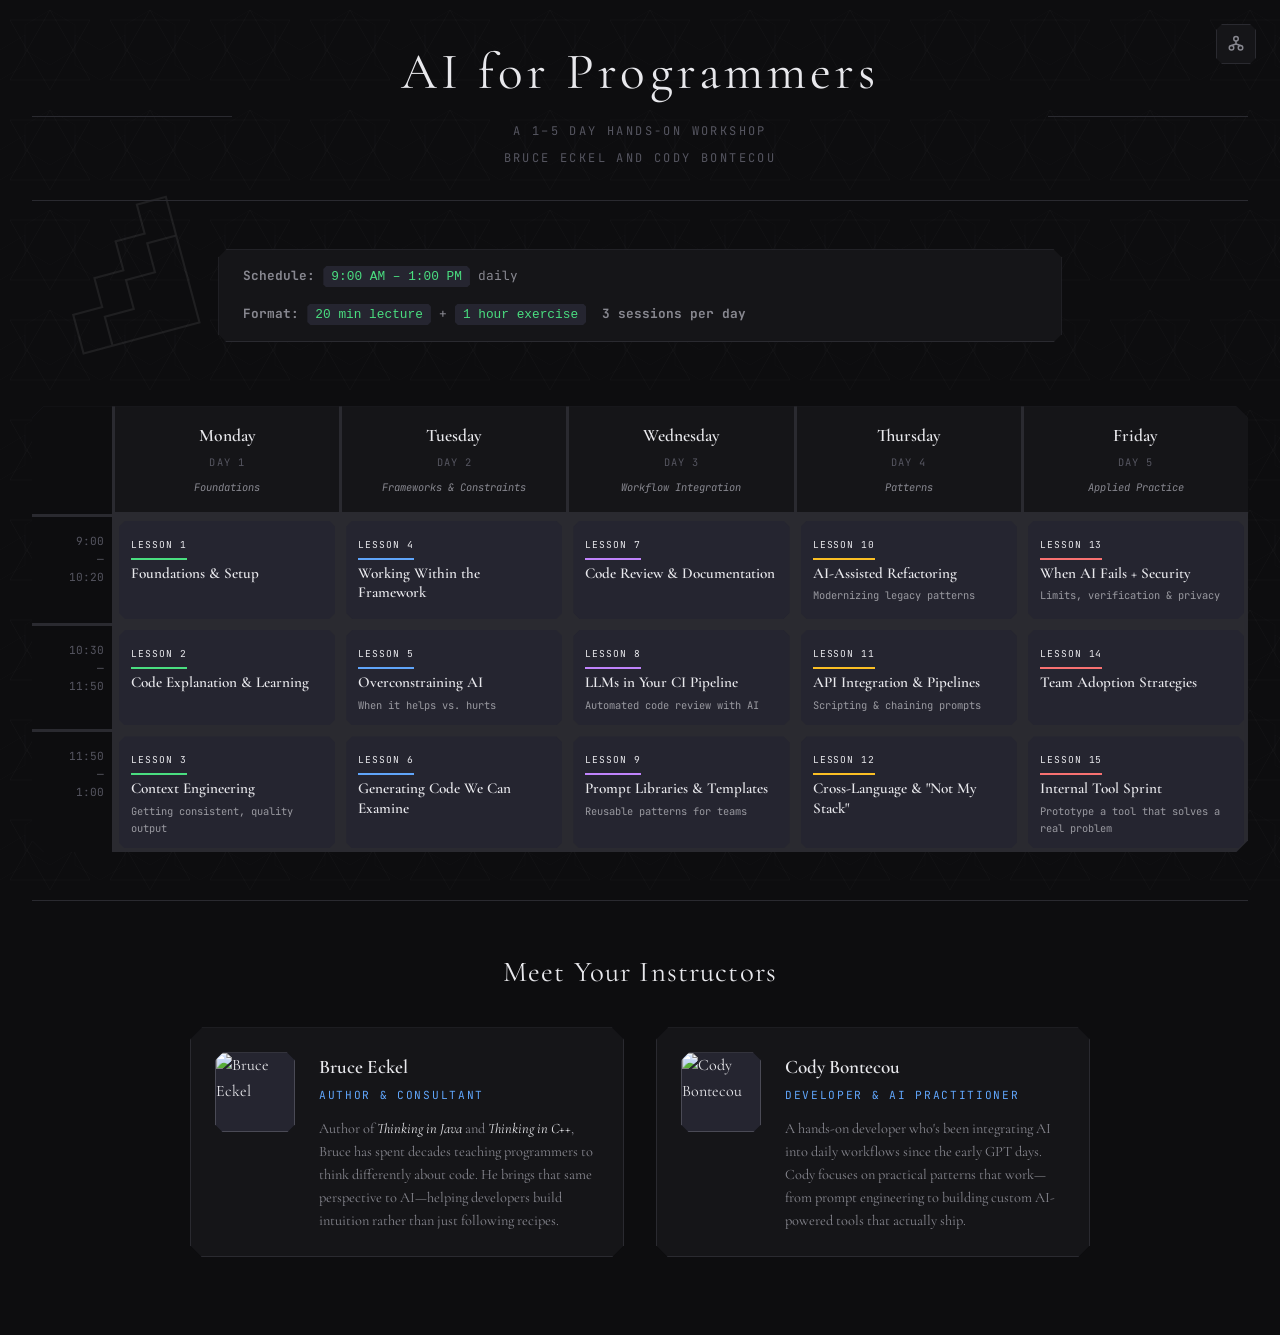
==== commit c6dd5961: "Remove Lesson 6 duration text" ====
--- a/public/index.html
+++ b/public/index.html
@@ -1217,7 +1217,7 @@
         <div class="session phase-2">
           <div class="lesson-num">Lesson 6</div>
           <div class="title">Generating Code We Can Examine</div>
-          <div class="duration">CLI tool with types & tests</div>
+          <div class="duration"></div>
         </div>
         <div class="session phase-3">
           <div class="lesson-num">Lesson 9</div>
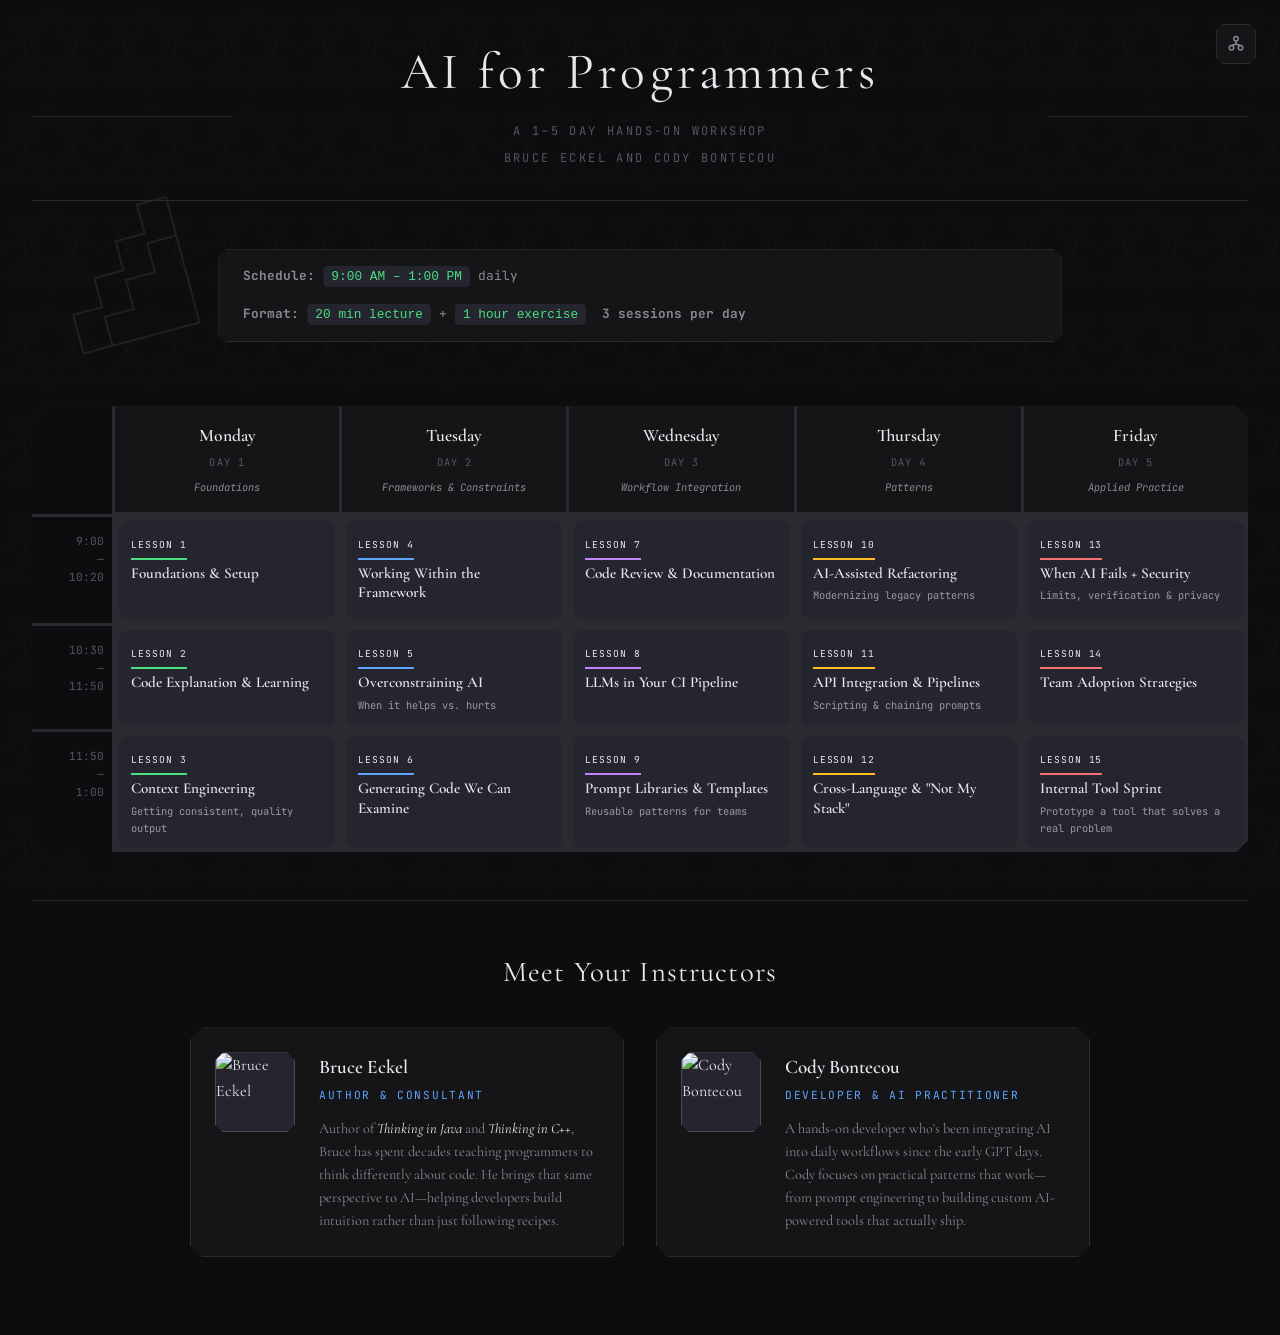
==== commit 2bb6040c: "Removed Lesson 8 subheading" ====
--- a/public/index.html
+++ b/public/index.html
@@ -1194,7 +1194,7 @@
         <div class="session phase-3">
           <div class="lesson-num">Lesson 8</div>
           <div class="title">LLMs in Your CI Pipeline</div>
-          <div class="duration">Automated code review with AI</div>
+          <div class="duration"></div>
         </div>
         <div class="session phase-4">
           <div class="lesson-num">Lesson 11</div>
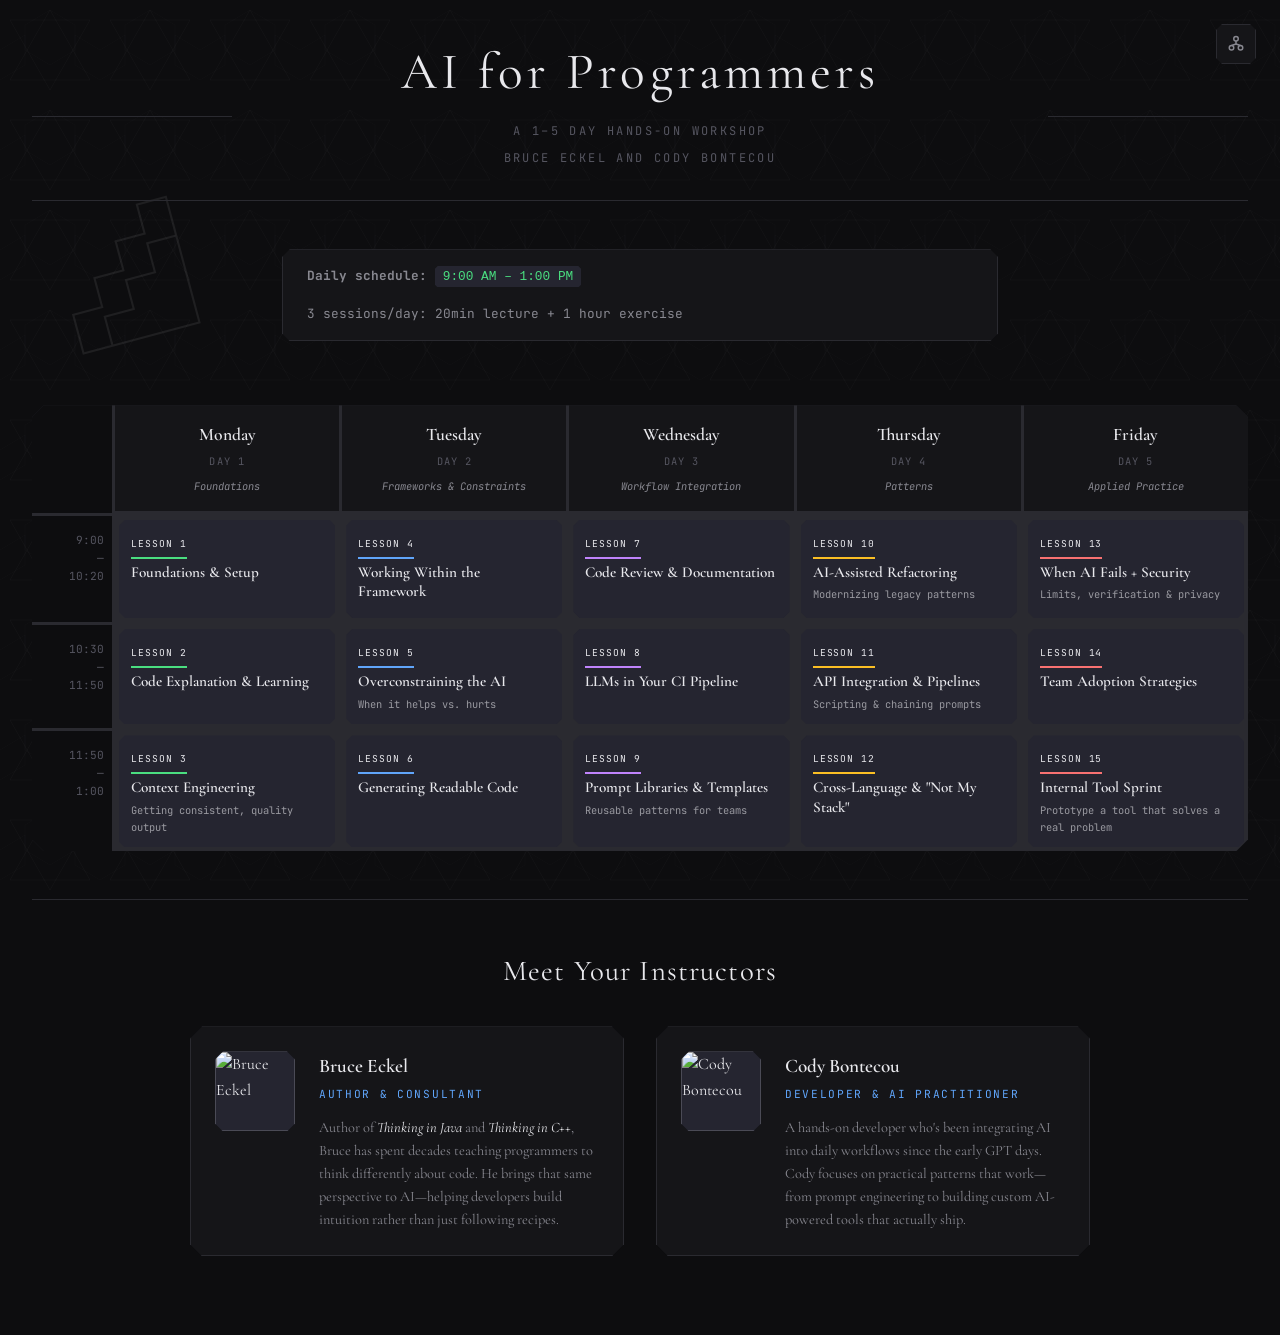
==== commit c68c5368: "Style session duration text with green code styling" ====
--- a/public/index.html
+++ b/public/index.html
@@ -638,7 +638,9 @@
         }
 
         .calendar > .day-header .date::after {
-          content: " · ";
+          content: "·";
+          margin: 0 0.5em;
+          vertical-align: middle;
         }
 
         /* Sessions stack vertically */
@@ -1110,14 +1112,12 @@
       <div class="schedule-note-wrapper">
         <div class="schedule-note">
           <span class="full-row"
-            ><strong>Schedule:</strong>
-            <code>9:00 AM – 1:00 PM</code> daily</span
+            ><strong>Daily schedule:</strong>
+            <code>9:00 AM – 1:00 PM</code></span
           >
           <span
-            ><strong>Format:</strong> <code>20 min lecture</code> +
-            <code>1 hour exercise</code></span
+            >3 sessions/day: 20min lecture + 1 hour exercise</span
           >
-          <span><strong>3 sessions per day</strong></span>
         </div>
       </div>
 
@@ -1188,7 +1188,7 @@
         </div>
         <div class="session phase-2">
           <div class="lesson-num">Lesson 5</div>
-          <div class="title">Overconstraining AI</div>
+          <div class="title">Overconstraining the AI</div>
           <div class="duration">When it helps vs. hurts</div>
         </div>
         <div class="session phase-3">
@@ -1216,7 +1216,7 @@
         </div>
         <div class="session phase-2">
           <div class="lesson-num">Lesson 6</div>
-          <div class="title">Generating Code We Can Examine</div>
+          <div class="title">Generating Readable Code</div>
           <div class="duration"></div>
         </div>
         <div class="session phase-3">
@@ -1509,7 +1509,7 @@
             <div class="lesson-header">
               <div>
                 <div class="lesson-title">
-                  Lesson 5: Overconstraining AI — Overconstraining AI
+                  Lesson 5: Overconstraining the AI — Overconstraining the AI
                 </div>
               </div>
               <div class="lesson-meta">Day 2 • 10:30 AM<br />1hr 20min</div>
@@ -1575,7 +1575,7 @@
             <div class="lesson-header">
               <div>
                 <div class="lesson-title">
-                  Lesson 6: Generating Code We Can Examine
+                  Lesson 6: Generating Readable Code
                 </div>
               </div>
               <div class="lesson-meta">Day 2 • 11:50 AM<br />1hr 10min</div>
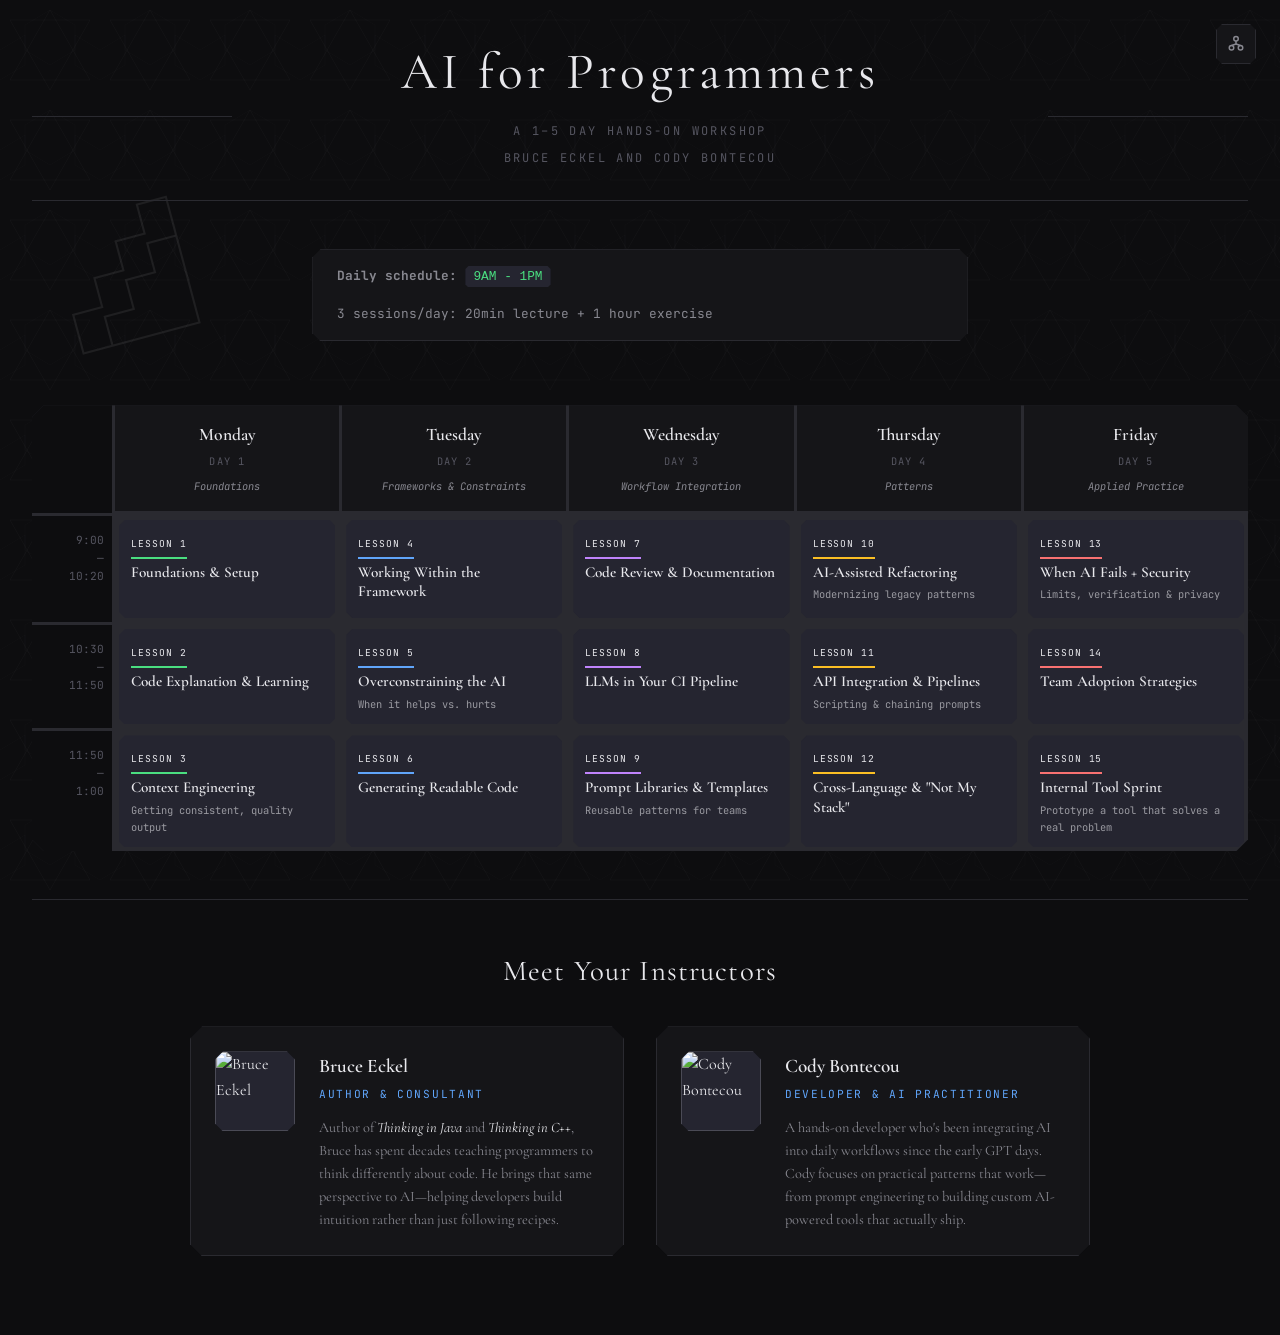
==== commit 0eef5fe7: "Update time format to 9AM - 1PM" ====
--- a/public/index.html
+++ b/public/index.html
@@ -1113,7 +1113,7 @@
         <div class="schedule-note">
           <span class="full-row"
             ><strong>Daily schedule:</strong>
-            <code>9:00 AM – 1:00 PM</code></span
+            <code>9AM - 1PM</code></span
           >
           <span
             >3 sessions/day: 20min lecture + 1 hour exercise</span
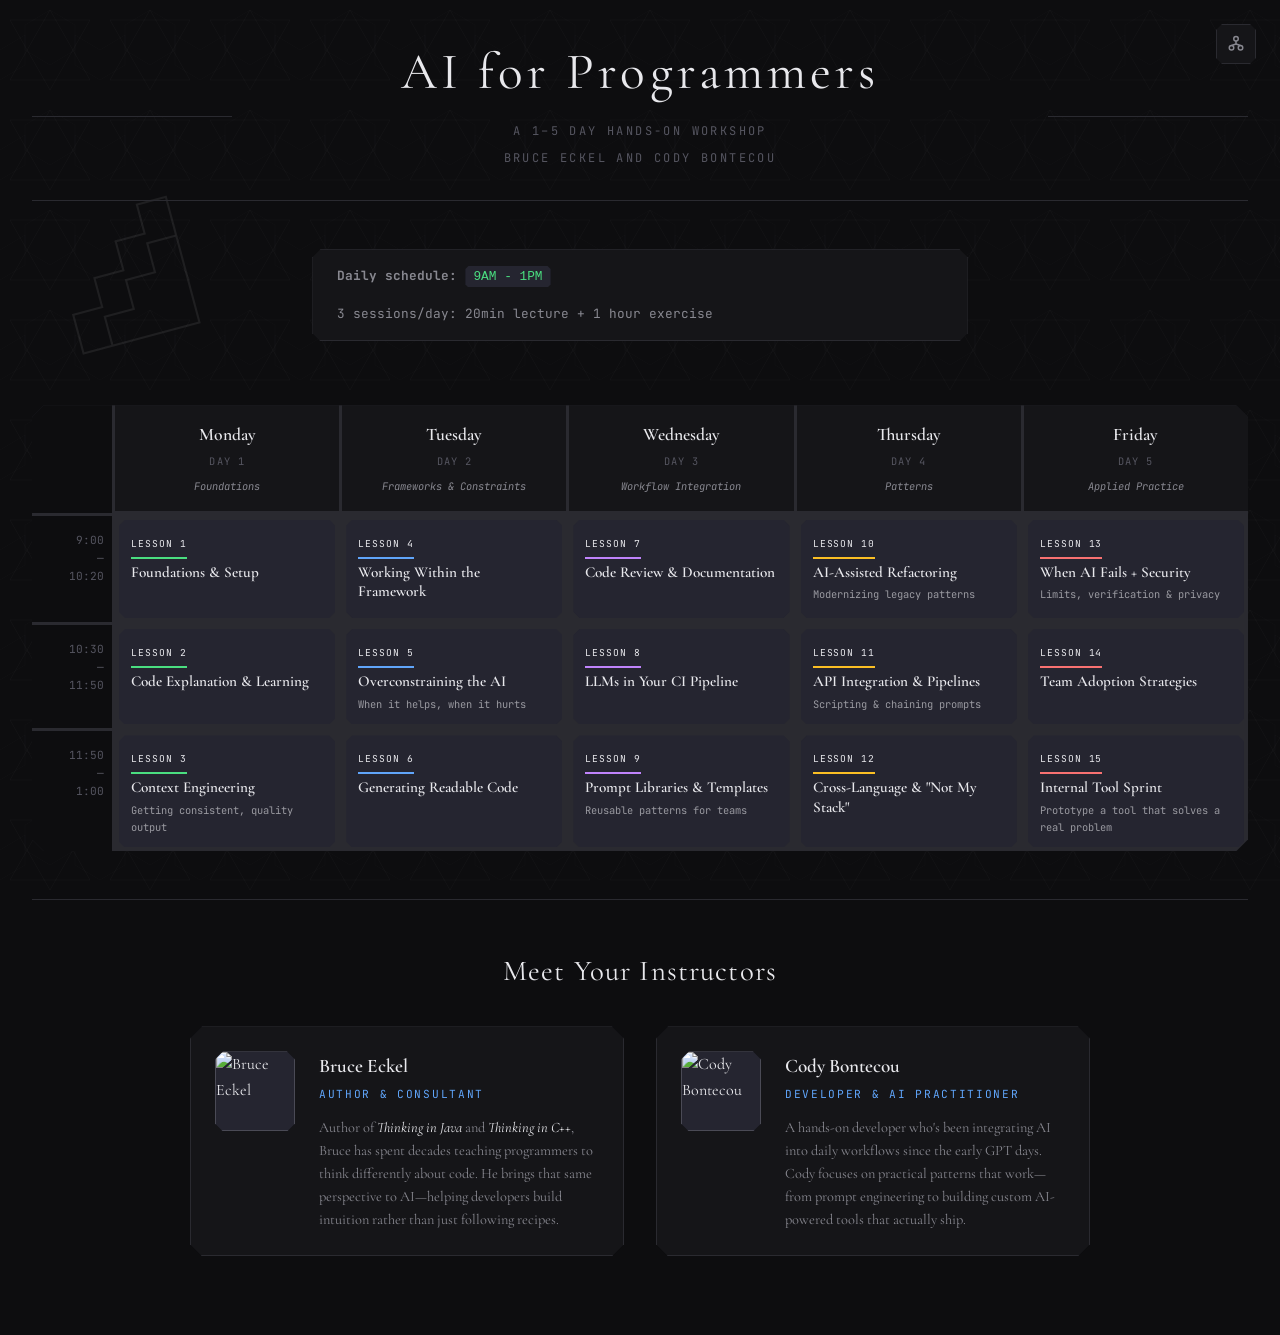
==== commit d052be34: "Update schedule formatting and lesson text" ====
--- a/public/index.html
+++ b/public/index.html
@@ -1112,12 +1112,9 @@
       <div class="schedule-note-wrapper">
         <div class="schedule-note">
           <span class="full-row"
-            ><strong>Daily schedule:</strong>
-            <code>9AM - 1PM</code></span
+            ><strong>Daily schedule:</strong> <code>9AM - 1PM</code></span
           >
-          <span
-            >3 sessions/day: 20min lecture + 1 hour exercise</span
-          >
+          <span>3 sessions/day: 20min lecture + 1 hour exercise</span>
         </div>
       </div>
 
@@ -1189,7 +1186,7 @@
         <div class="session phase-2">
           <div class="lesson-num">Lesson 5</div>
           <div class="title">Overconstraining the AI</div>
-          <div class="duration">When it helps vs. hurts</div>
+          <div class="duration">When it helps, when it hurts</div>
         </div>
         <div class="session phase-3">
           <div class="lesson-num">Lesson 8</div>
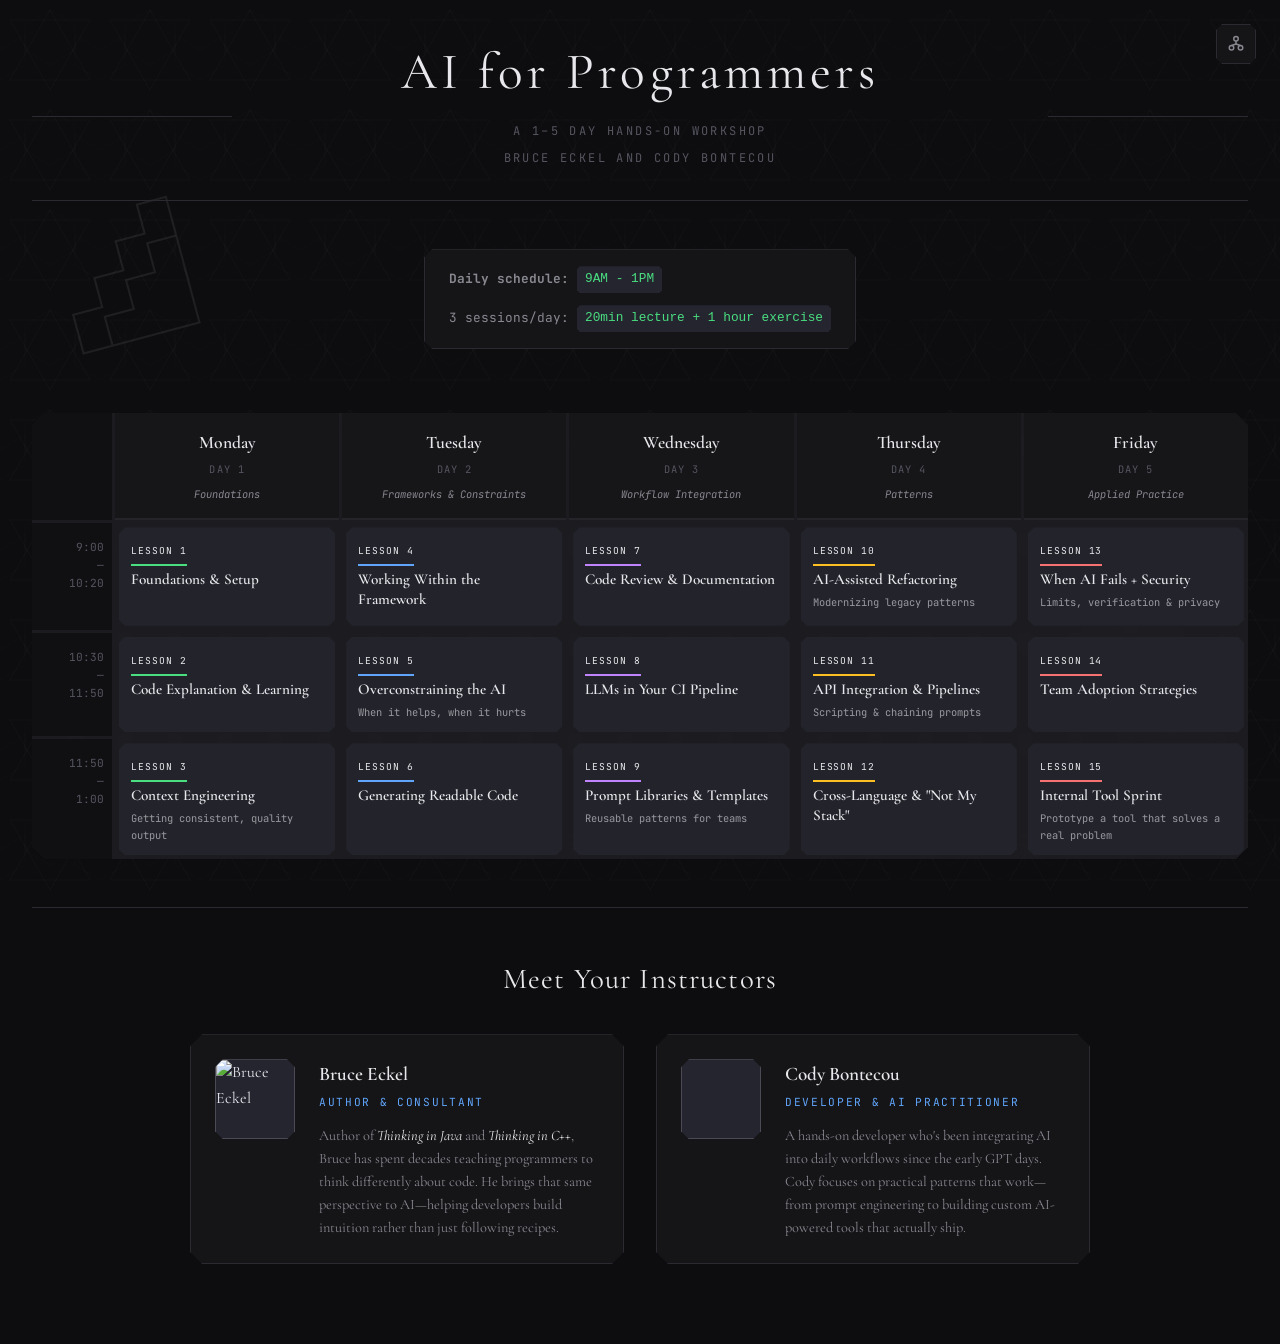
==== commit 75ab0e19: "Refine schedule note layout" ====
--- a/public/index.html
+++ b/public/index.html
@@ -44,11 +44,14 @@
     <style>
       :root {
         --bg-deep: #0d0d0f;
+        --bg-deep-rgb: 13, 13, 15;
         --bg-mid: #151518;
+        --bg-mid-rgb: 21, 21, 24;
         --line-subtle: #2a2a30;
         --line-bright: #4a4a55;
         --node-locked: #1e1e24;
         --node-available: #252530;
+        --node-available-rgb: 37, 37, 48;
         --node-complete: #1a2a20;
 
         --day1: #4ade80;
@@ -210,10 +213,13 @@
         display: grid;
         grid-template-columns: 80px repeat(5, 1fr);
         gap: 3px;
-        background: var(--line-subtle);
+        background: rgba(42, 42, 48, 0.55);
         border-radius: 0;
         overflow: hidden;
         margin-bottom: 3rem;
+        backdrop-filter: blur(10px);
+        -webkit-backdrop-filter: blur(10px);
+        box-shadow: 0 18px 40px rgba(0, 0, 0, 0.28);
         clip-path: polygon(
           12px 0,
           calc(100% - 12px) 0,
@@ -227,7 +233,7 @@
       }
 
       .time-slot {
-        background: var(--bg-deep);
+        background: rgba(var(--bg-deep-rgb), 0.74);
         padding: 1rem 0.5rem;
         text-align: right;
         font-family: "JetBrains Mono", monospace;
@@ -237,11 +243,11 @@
       }
 
       .day-header {
-        background: var(--bg-mid);
+        background: rgba(var(--bg-mid-rgb), 0.78);
         padding: 1rem;
         text-align: center;
         font-weight: 600;
-        border-bottom: 2px solid var(--line-subtle);
+        border-bottom: 2px solid rgba(42, 42, 48, 0.72);
         font-size: 1.1rem;
       }
 
@@ -268,7 +274,7 @@
         padding: 0.75rem;
         margin: 4px;
         font-size: 0.85rem;
-        background: var(--node-available);
+        background: rgba(var(--node-available-rgb), 0.8);
         transition: all 0.3s ease;
         position: relative;
         clip-path: polygon(
@@ -329,7 +335,7 @@
       }
 
       .corner {
-        background: var(--bg-deep);
+        background: rgba(var(--bg-deep-rgb), 0.74);
       }
 
       /* Lesson Details */
@@ -585,11 +591,23 @@
           align-items: flex-start;
         }
 
+        .schedule-note-wrapper {
+          text-align: left;
+        }
+
         .schedule-note {
           flex-direction: column;
           gap: 0.5rem;
           text-align: left;
           padding: 1rem;
+          align-items: flex-start;
+        }
+
+        .schedule-note .schedule-item {
+          display: flex;
+          flex-direction: column;
+          align-items: flex-start;
+          gap: 0.25rem;
         }
 
         /* Mobile calendar: stacked card layout */
@@ -810,9 +828,9 @@
         background: var(--bg-mid);
         border: 1px solid var(--line-subtle);
         display: inline-flex;
-        gap: 1rem;
-        flex-wrap: wrap;
-        justify-content: flex-start;
+        flex-direction: column;
+        align-items: flex-start;
+        gap: 0.75rem;
         clip-path: polygon(
           8px 0,
           calc(100% - 8px) 0,
@@ -830,8 +848,11 @@
         margin-bottom: 2rem;
       }
 
-      .schedule-note .full-row {
-        flex-basis: 100%;
+      .schedule-note .schedule-item {
+        display: inline-flex;
+        align-items: center;
+        gap: 0.5rem;
+        align-self: stretch;
       }
 
       .schedule-note code {
@@ -1111,10 +1132,8 @@
 
       <div class="schedule-note-wrapper">
         <div class="schedule-note">
-          <span class="full-row"
-            ><strong>Daily schedule:</strong> <code>9AM - 1PM</code></span
-          >
-          <span>3 sessions/day: 20min lecture + 1 hour exercise</span>
+          <span class="schedule-item"><strong>Daily schedule:</strong> <code>9AM - 1PM</code></span>
+          <span class="schedule-item">3 sessions/day: <code>20min lecture + 1 hour exercise</code></span>
         </div>
       </div>
 
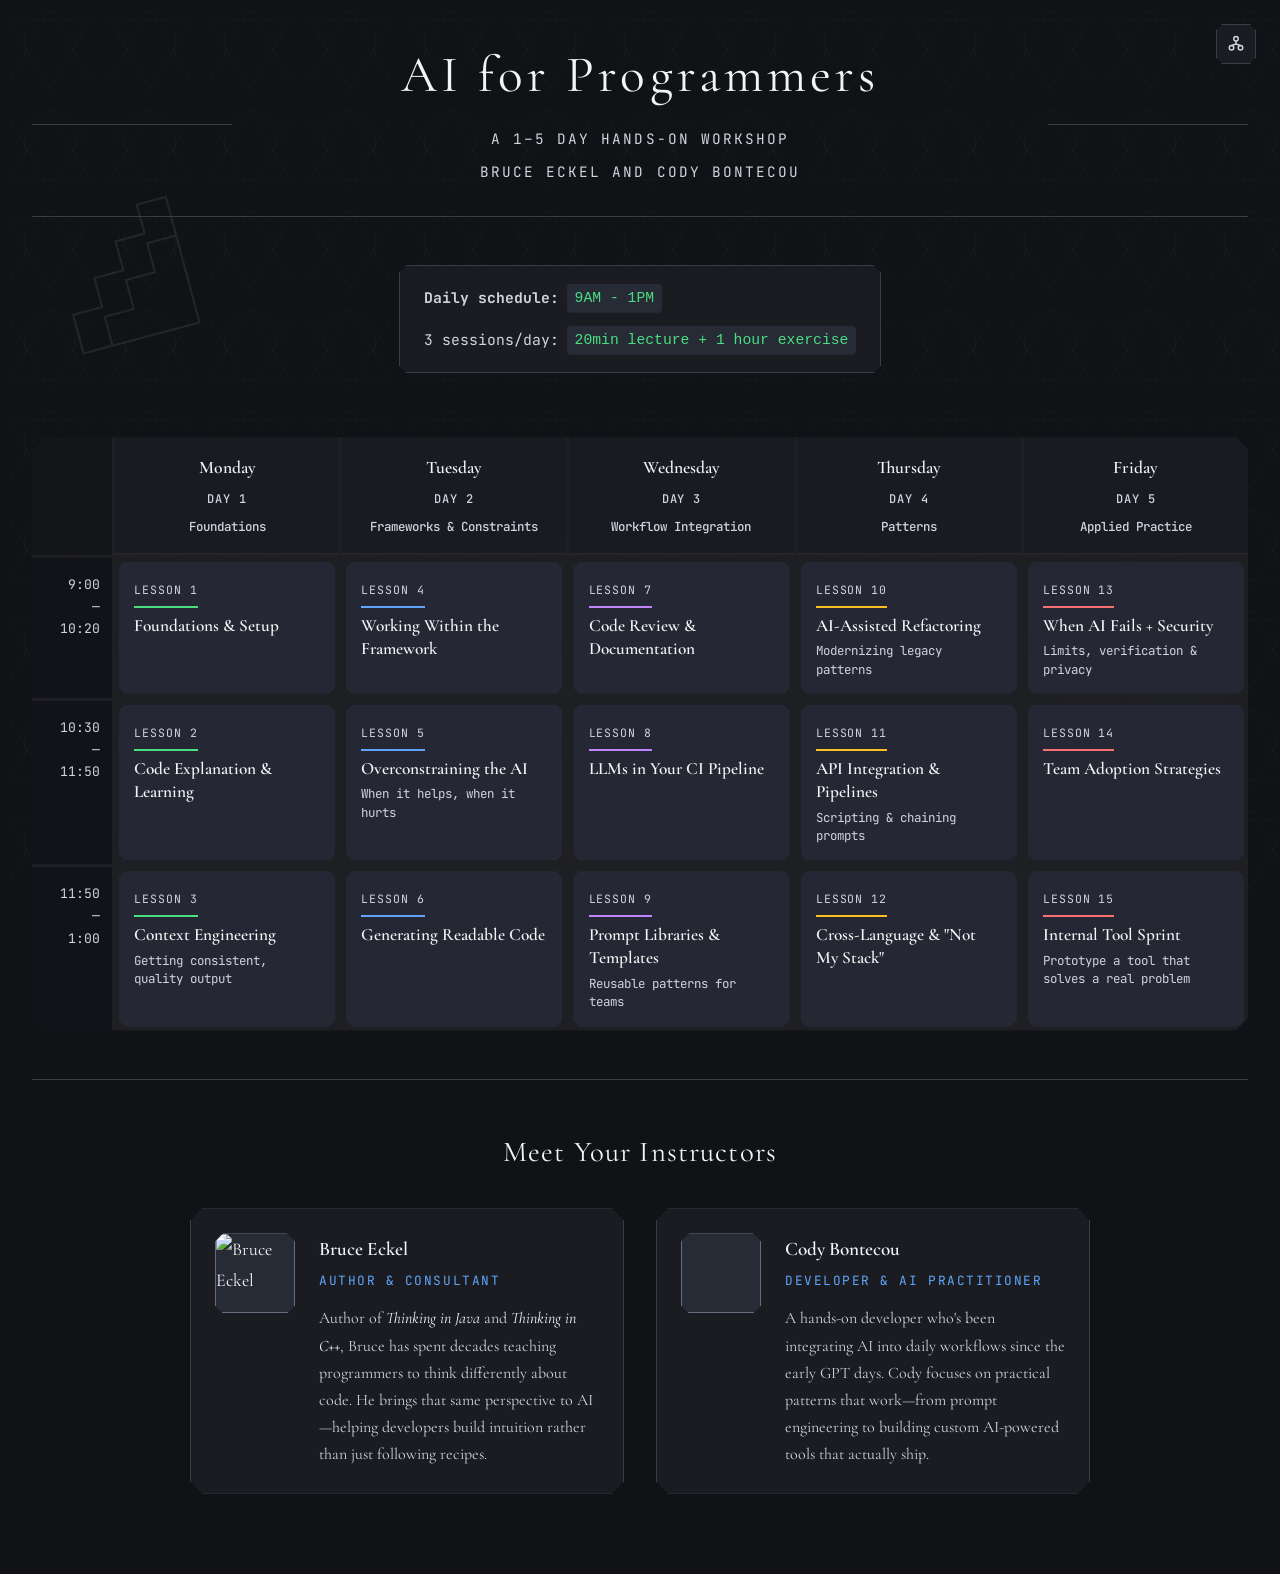
==== commit 338cf784: "Improve schedule readability across devices" ====
--- a/public/index.html
+++ b/public/index.html
@@ -43,16 +43,16 @@
     />
     <style>
       :root {
-        --bg-deep: #0d0d0f;
-        --bg-deep-rgb: 13, 13, 15;
-        --bg-mid: #151518;
-        --bg-mid-rgb: 21, 21, 24;
-        --line-subtle: #2a2a30;
-        --line-bright: #4a4a55;
-        --node-locked: #1e1e24;
-        --node-available: #252530;
-        --node-available-rgb: 37, 37, 48;
-        --node-complete: #1a2a20;
+        --bg-deep: #111216;
+        --bg-deep-rgb: 17, 18, 22;
+        --bg-mid: #1a1c22;
+        --bg-mid-rgb: 26, 28, 34;
+        --line-subtle: #3a3d48;
+        --line-bright: #676d7f;
+        --node-locked: #20232c;
+        --node-available: #272b36;
+        --node-available-rgb: 39, 43, 54;
+        --node-complete: #1d2e24;
 
         --day1: #4ade80;
         --day2: #60a5fa;
@@ -60,9 +60,9 @@
         --day4: #fbbf24;
         --day5: #f87171;
 
-        --text-primary: #e8e8ec;
-        --text-secondary: #888890;
-        --text-muted: #555560;
+        --text-primary: #f3f4f7;
+        --text-secondary: #d0d4de;
+        --text-muted: #a2a8b8;
       }
 
       * {
@@ -76,7 +76,8 @@
         background: var(--bg-deep);
         color: var(--text-primary);
         min-height: 100vh;
-        line-height: 1.6;
+        font-size: 18px;
+        line-height: 1.7;
         padding: 2rem;
       }
 
@@ -171,10 +172,10 @@
 
       .subtitle {
         font-family: "JetBrains Mono", monospace;
-        font-size: 0.75rem;
-        letter-spacing: 0.2em;
+        font-size: 0.9rem;
+        letter-spacing: 0.14em;
         text-transform: uppercase;
-        color: var(--text-muted);
+        color: var(--text-secondary);
       }
 
       .legend {
@@ -190,7 +191,7 @@
         align-items: center;
         gap: 0.5rem;
         font-family: "JetBrains Mono", monospace;
-        font-size: 0.75rem;
+        font-size: 0.85rem;
         color: var(--text-secondary);
       }
 
@@ -233,12 +234,12 @@
       }
 
       .time-slot {
-        background: rgba(var(--bg-deep-rgb), 0.74);
-        padding: 1rem 0.5rem;
+        background: rgba(var(--bg-deep-rgb), 0.82);
+        padding: 1rem 0.75rem;
         text-align: right;
         font-family: "JetBrains Mono", monospace;
-        font-size: 0.7rem;
-        color: var(--text-muted);
+        font-size: 0.82rem;
+        color: var(--text-secondary);
         font-variant-numeric: tabular-nums;
       }
 
@@ -253,28 +254,29 @@
 
       .day-header .date {
         font-family: "JetBrains Mono", monospace;
-        font-size: 0.65rem;
-        color: var(--text-muted);
-        font-weight: 400;
-        margin-top: 0.25rem;
-        letter-spacing: 0.1em;
+        font-size: 0.75rem;
+        color: var(--text-secondary);
+        font-weight: 500;
+        margin-top: 0.35rem;
+        letter-spacing: 0.08em;
         text-transform: uppercase;
       }
 
       .day-header .theme {
         font-family: "JetBrains Mono", monospace;
-        font-size: 0.65rem;
+        font-size: 0.78rem;
         color: var(--text-secondary);
-        font-weight: 400;
-        margin-top: 0.5rem;
-        font-style: italic;
+        font-weight: 500;
+        margin-top: 0.55rem;
+        font-style: normal;
+        line-height: 1.5;
       }
 
       .session {
-        padding: 0.75rem;
+        padding: 0.95rem;
         margin: 4px;
-        font-size: 0.85rem;
-        background: rgba(var(--node-available-rgb), 0.8);
+        font-size: 0.95rem;
+        background: rgba(var(--node-available-rgb), 0.9);
         transition: all 0.3s ease;
         position: relative;
         clip-path: polygon(
@@ -295,26 +297,29 @@
 
       .session .lesson-num {
         font-family: "JetBrains Mono", monospace;
-        font-size: 0.6rem;
+        font-size: 0.72rem;
         text-transform: uppercase;
-        letter-spacing: 0.1em;
-        margin-bottom: 0.25rem;
-        padding-bottom: 0.35rem;
+        letter-spacing: 0.08em;
+        margin-bottom: 0.35rem;
+        padding-bottom: 0.4rem;
         border-bottom: 2px solid var(--accent-color, var(--line-subtle));
         display: inline-block;
+        color: var(--text-secondary);
       }
 
       .session .title {
         font-weight: 600;
-        margin-bottom: 0.25rem;
-        line-height: 1.3;
-        font-size: 0.95rem;
+        margin-bottom: 0.35rem;
+        line-height: 1.35;
+        font-size: 1.08rem;
       }
 
       .session .duration {
         font-family: "JetBrains Mono", monospace;
-        font-size: 0.65rem;
-        opacity: 0.6;
+        font-size: 0.78rem;
+        color: var(--text-secondary);
+        opacity: 1;
+        line-height: 1.45;
       }
 
       /* Phase colors - using CSS custom property for the accent bar */
@@ -433,10 +438,11 @@
 
       .lesson-meta {
         font-family: "JetBrains Mono", monospace;
-        font-size: 0.7rem;
-        color: var(--text-muted);
+        font-size: 0.8rem;
+        color: var(--text-secondary);
         text-align: right;
-        letter-spacing: 0.05em;
+        letter-spacing: 0.04em;
+        line-height: 1.5;
       }
 
       .lesson-content {
@@ -463,11 +469,11 @@
 
       .section-label {
         font-family: "JetBrains Mono", monospace;
-        font-size: 0.65rem;
+        font-size: 0.74rem;
         text-transform: uppercase;
-        letter-spacing: 0.15em;
-        color: var(--text-muted);
-        margin-bottom: 0.75rem;
+        letter-spacing: 0.12em;
+        color: var(--text-secondary);
+        margin-bottom: 0.85rem;
         display: flex;
         align-items: center;
         gap: 0.5rem;
@@ -495,10 +501,10 @@
       }
 
       li {
-        padding: 0.35rem 0;
-        padding-left: 1.25rem;
+        padding: 0.42rem 0;
+        padding-left: 1.35rem;
         position: relative;
-        font-size: 0.9rem;
+        font-size: 1rem;
         color: var(--text-secondary);
       }
 
@@ -516,8 +522,9 @@
         padding: 1rem;
         margin-top: 0.75rem;
         font-family: "JetBrains Mono", monospace;
-        font-size: 0.8rem;
+        font-size: 0.9rem;
         color: var(--text-secondary);
+        line-height: 1.65;
         clip-path: polygon(
           8px 0,
           calc(100% - 8px) 0,
@@ -531,20 +538,21 @@
       }
 
       .prompt-label {
-        font-size: 0.65rem;
+        font-size: 0.72rem;
         text-transform: uppercase;
-        letter-spacing: 0.1em;
+        letter-spacing: 0.09em;
         color: var(--day1);
-        margin-bottom: 0.5rem;
+        margin-bottom: 0.6rem;
       }
 
       .outcome {
         margin-top: 1rem;
-        padding: 0.75rem;
+        padding: 0.9rem;
         border-left: 2px solid var(--day1);
-        background: rgba(74, 222, 128, 0.05);
-        font-size: 0.85rem;
+        background: rgba(74, 222, 128, 0.08);
+        font-size: 0.95rem;
         color: var(--text-secondary);
+        line-height: 1.6;
       }
 
       .outcome strong {
@@ -573,11 +581,18 @@
 
         body {
           padding: 1rem;
+          font-size: 19px;
         }
 
         h1 {
-          font-size: 1.5rem;
-          letter-spacing: 0.04em;
+          font-size: 1.95rem;
+          letter-spacing: 0.03em;
+          line-height: 1.12;
+        }
+
+        .subtitle {
+          font-size: 0.92rem;
+          letter-spacing: 0.08em;
         }
 
         .header::before,
@@ -587,8 +602,12 @@
 
         .legend {
           flex-direction: column;
-          gap: 0.75rem;
+          gap: 0.85rem;
           align-items: flex-start;
+        }
+
+        .legend-item {
+          font-size: 0.9rem;
         }
 
         .schedule-note-wrapper {
@@ -597,10 +616,11 @@
 
         .schedule-note {
           flex-direction: column;
-          gap: 0.5rem;
+          gap: 0.6rem;
           text-align: left;
           padding: 1rem;
           align-items: flex-start;
+          font-size: 0.96rem;
         }
 
         .schedule-note .schedule-item {
@@ -614,7 +634,7 @@
         .calendar {
           display: flex;
           flex-direction: column;
-          gap: 1.5rem;
+          gap: 0;
           background: transparent;
           clip-path: none;
         }
@@ -628,8 +648,8 @@
         /* Day headers become section dividers */
         .calendar > .day-header {
           background: var(--bg-mid);
-          padding: 1rem;
-          margin-top: 1rem;
+          padding: 1.1rem 1.25rem;
+          margin-top: 0.6rem;
           border-radius: 0;
           clip-path: polygon(
             8px 0,
@@ -643,6 +663,8 @@
           );
           text-align: left;
           border-bottom: none;
+          font-size: 1.2rem;
+          line-height: 1.25;
         }
 
         .calendar > .day-header:first-of-type {
@@ -651,20 +673,29 @@
 
         .calendar > .day-header .date,
         .calendar > .day-header .theme {
-          display: inline;
+          display: block;
           margin: 0;
+          width: 100%;
+        }
+
+        .calendar > .day-header .date {
+          margin-top: 0.45rem;
+          font-size: 0.82rem;
+        }
+
+        .calendar > .day-header .theme {
+          margin-top: 0.2rem;
+          font-size: 0.88rem;
         }
 
         .calendar > .day-header .date::after {
-          content: "·";
-          margin: 0 0.5em;
-          vertical-align: middle;
+          content: none;
         }
 
         /* Sessions stack vertically */
         .calendar > .session {
-          margin: 0.5rem 0;
-          padding: 1rem;
+          margin: 0.45rem 0 0;
+          padding: 1.05rem 1.1rem 1.15rem;
         }
 
         /* Reorder grid items to group by day */
@@ -734,13 +765,17 @@
           order: 20;
         } /* Day 5 session 3 */
 
+        .session .lesson-num {
+          font-size: 0.78rem;
+        }
+
         .session .title {
-          font-size: 1rem;
+          font-size: 1.15rem;
         }
 
         .session .duration {
-          font-size: 0.75rem;
-          margin-top: 0.25rem;
+          font-size: 0.84rem;
+          margin-top: 0.3rem;
         }
 
         /* Lesson cards */
@@ -755,17 +790,24 @@
 
         .lesson-meta {
           text-align: left;
+          font-size: 0.84rem;
         }
 
         .lesson-title {
-          font-size: 1.1rem;
+          font-size: 1.16rem;
         }
 
         .phase-title {
           flex-direction: column;
           align-items: flex-start;
           gap: 0.5rem;
-          font-size: 1.2rem;
+          font-size: 1.28rem;
+        }
+
+        li,
+        .prompt-box,
+        .team-bio {
+          font-size: 1rem;
         }
 
         /* Footer */
@@ -822,15 +864,16 @@
         text-align: left;
         color: var(--text-secondary);
         font-family: "JetBrains Mono", monospace;
-        font-size: 0.8rem;
+        font-size: 0.92rem;
         margin-bottom: 2rem;
-        padding: 1rem 1.5rem;
+        padding: 1.1rem 1.5rem;
         background: var(--bg-mid);
         border: 1px solid var(--line-subtle);
         display: inline-flex;
         flex-direction: column;
         align-items: flex-start;
-        gap: 0.75rem;
+        gap: 0.8rem;
+        line-height: 1.55;
         clip-path: polygon(
           8px 0,
           calc(100% - 8px) 0,
@@ -898,16 +941,16 @@
 
       .stat-label {
         font-family: "JetBrains Mono", monospace;
-        font-size: 0.75rem;
-        letter-spacing: 0.15em;
+        font-size: 0.82rem;
+        letter-spacing: 0.12em;
         text-transform: uppercase;
-        color: var(--text-muted);
+        color: var(--text-secondary);
       }
 
       .footer-note {
         font-family: "JetBrains Mono", monospace;
-        font-size: 0.85rem;
-        color: var(--text-muted);
+        font-size: 0.92rem;
+        color: var(--text-secondary);
       }
 
       /* Team Section */
@@ -981,16 +1024,16 @@
 
       .team-role {
         font-family: "JetBrains Mono", monospace;
-        font-size: 0.7rem;
+        font-size: 0.8rem;
         text-transform: uppercase;
-        letter-spacing: 0.15em;
+        letter-spacing: 0.12em;
         color: var(--day2);
-        margin-bottom: 0.75rem;
+        margin-bottom: 0.85rem;
       }
 
       .team-bio {
-        font-size: 0.9rem;
-        line-height: 1.6;
+        font-size: 1rem;
+        line-height: 1.7;
         color: var(--text-secondary);
       }
 
